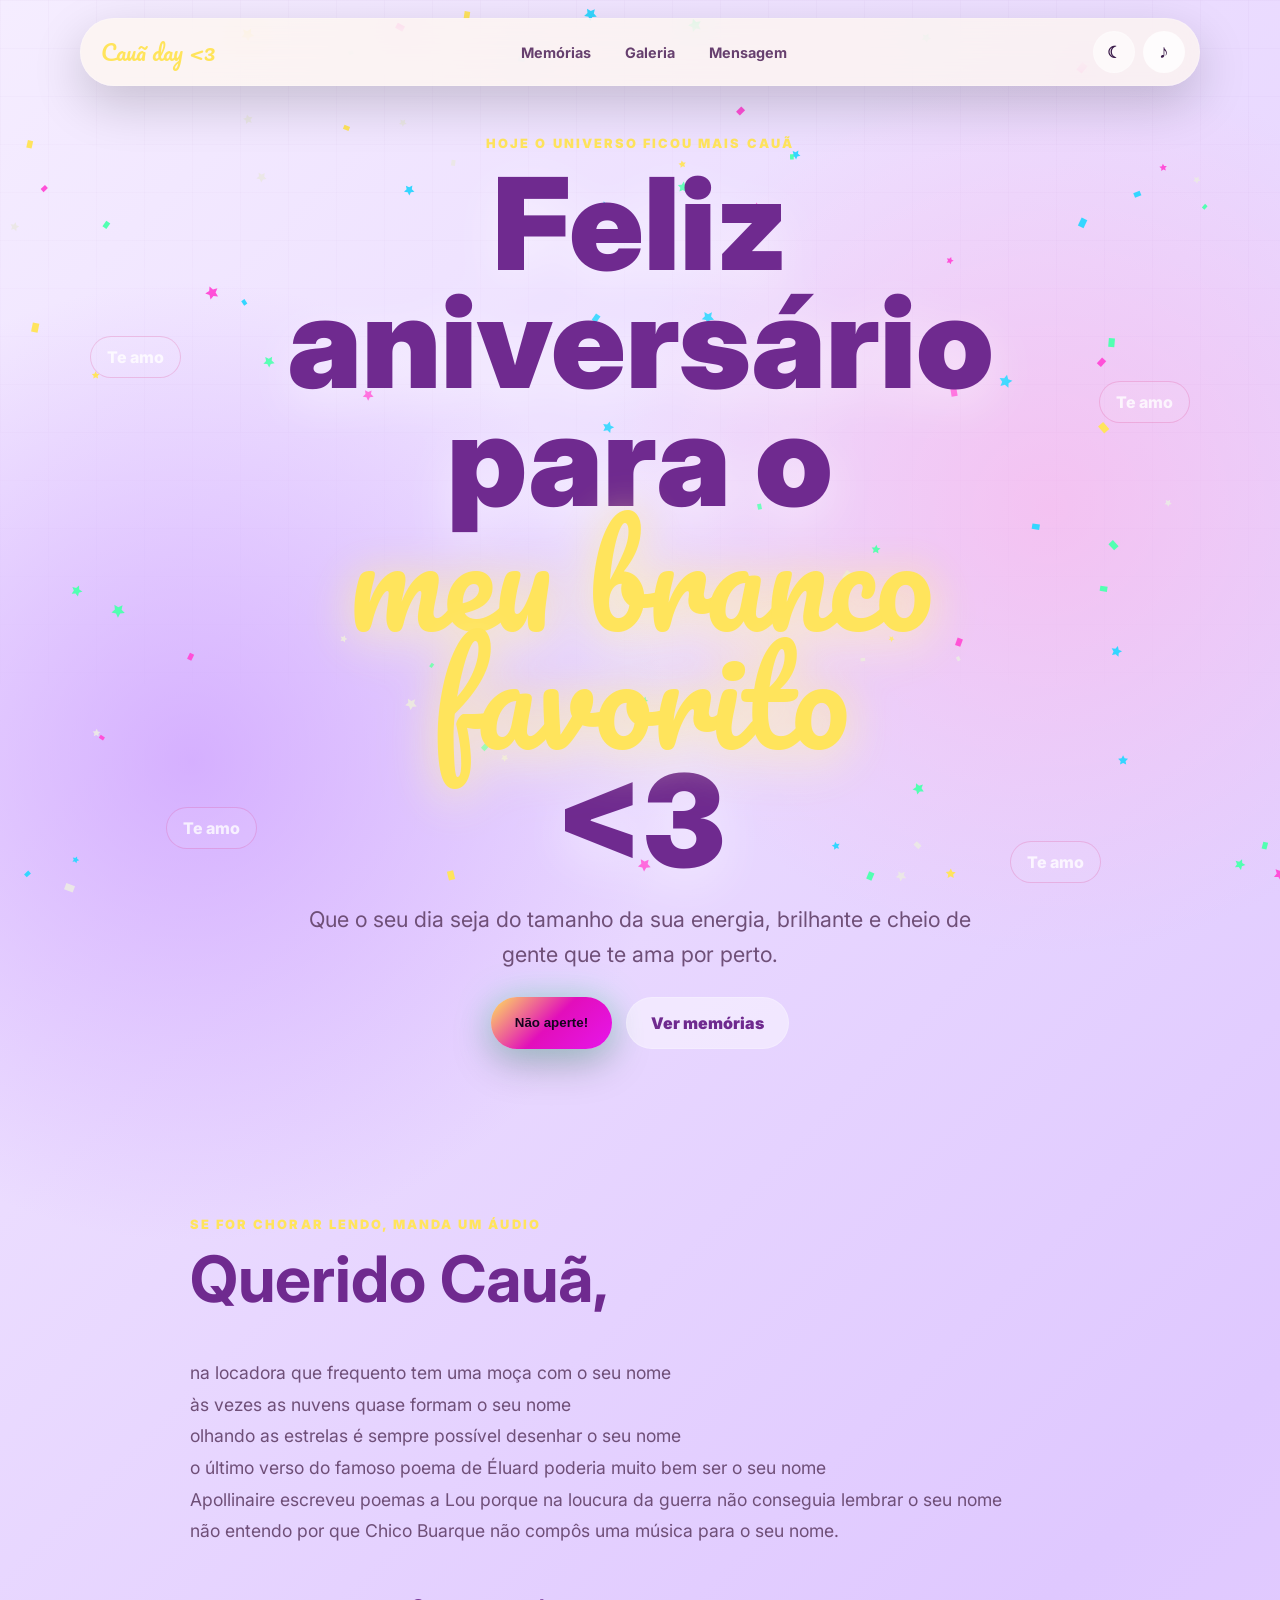
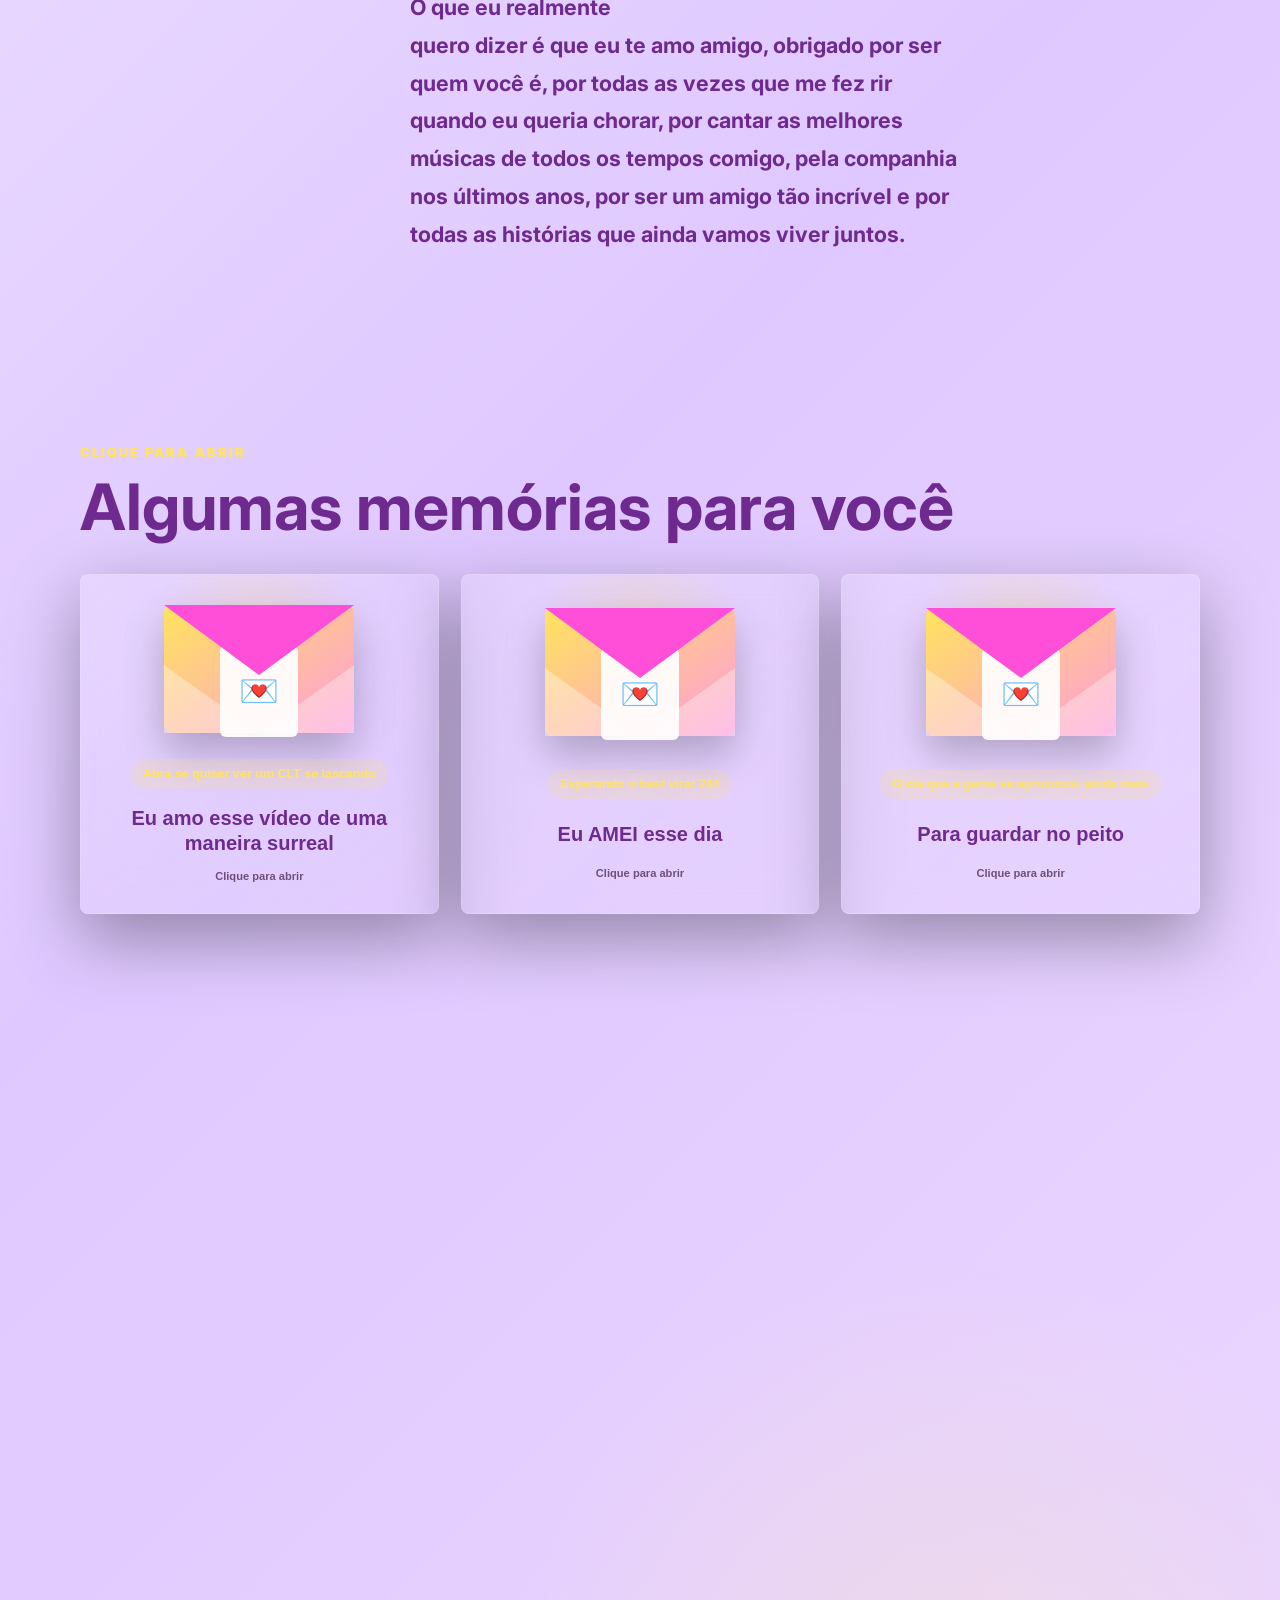
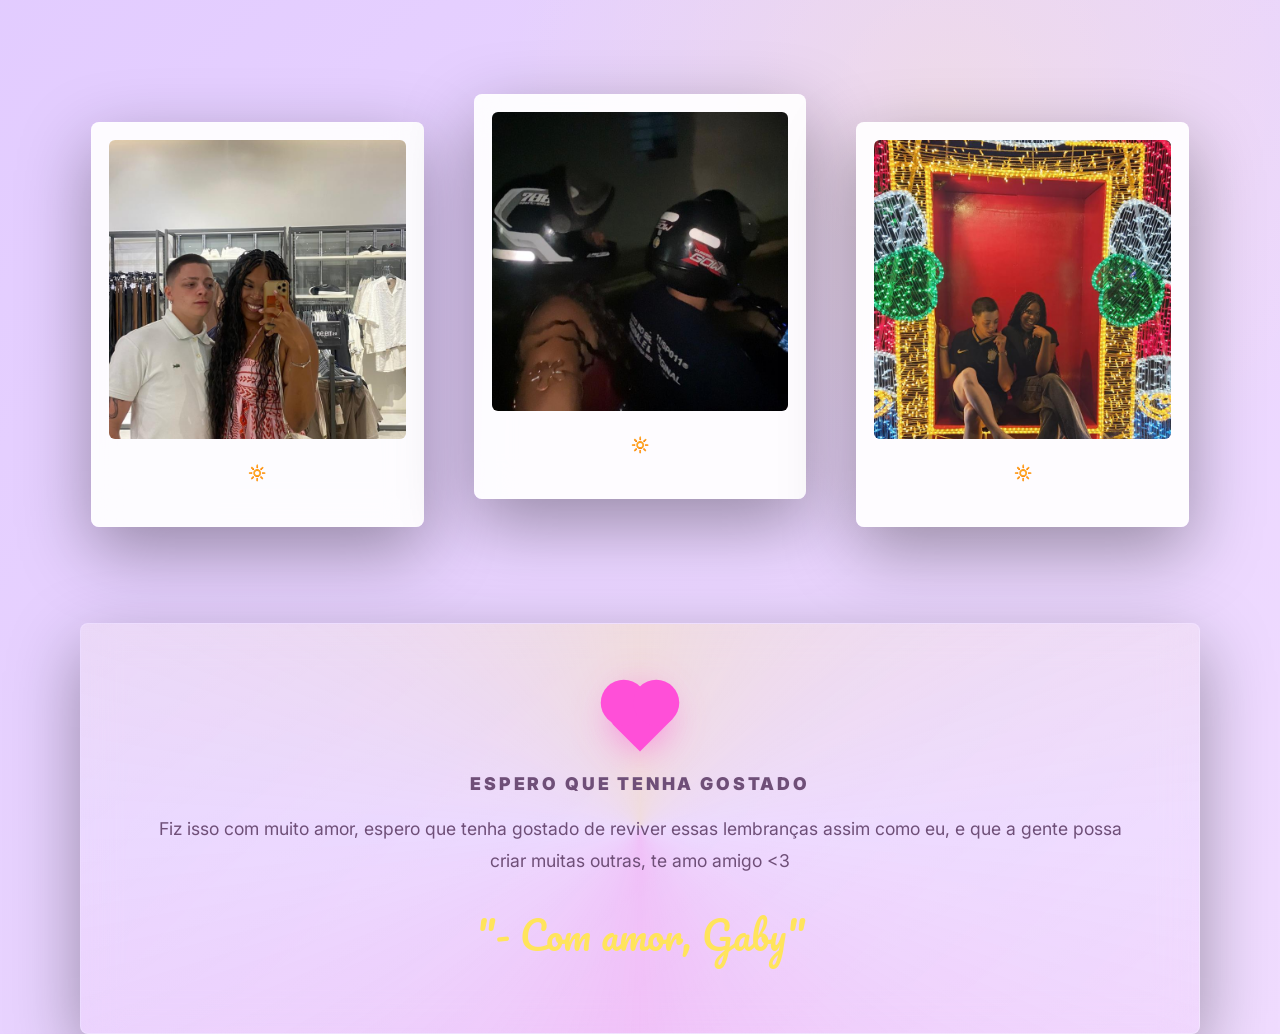
==== niver.caua/index.html @ 1d538ed9 "Add files via upload" ====
<!DOCTYPE html>
<html lang="pt-BR">
<head>
  <meta charset="UTF-8">
  <meta name="viewport" content="width=device-width, initial-scale=1.0">
  <title>Aniversário do + +</title>
  <link rel="preconnect" href="https://fonts.googleapis.com">
  <link rel="preconnect" href="https://fonts.gstatic.com" crossorigin>
  <link href="https://fonts.googleapis.com/css2?family=Inter:wght@400;500;700;800;900&family=Pacifico&display=swap" rel="stylesheet">
  <link rel="stylesheet" href="style.css">
</head>
<body>
  <canvas id="partyCanvas" aria-hidden="true"></canvas>

  <header class="hero" id="topo">
    <nav class="topbar" aria-label="Navegação principal">
      <a class="brand" href="#topo">Cauã day &lt;3</a>
      <div class="nav-links">
        <a href="#linha-do-tempo">Memórias</a>
        <a href="#galeria">Galeria</a>
        <a href="#mensagem">Mensagem</a>
      </div>
      <div class="nav-actions">
        <button class="theme-button" id="themeToggle" type="button" aria-label="Ativar tema escuro">
          ☾
        </button>
        <button class="icon-button" id="musicToggle" type="button" aria-label="Tocar ou pausar música">
          <span class="music-icon">♪</span>
        </button>
      </div>
    </nav>

    <div class="hero-content reveal">
      <p class="eyebrow">Hoje o universo ficou mais Cauã</p>
      <h1>Feliz aniversário para o <span>meu branco favorito</span> &lt;3</h1>
      <p class="hero-message">
        Que o seu dia seja do tamanho da sua energia, brilhante e cheio de gente que te ama por perto.
      </p>
      <div class="hero-actions">
        <button class="glow-button" id="surpriseButton" type="button">Não aperte!</button>
        <a class="ghost-button" href="#galeria">Ver memórias</a>
      </div>
    </div>

    <div class="floating-badges" aria-hidden="true">
      <span>Te amo</span>
      <span>Te amo</span>
      <span>Te amo</span>
      <span>Te amo</span>
    </div>
  </header>

  <main>
    <section class="intro-section reveal">
      <div class="section-heading">
        <p class="eyebrow">Se for chorar lendo, manda um áudio</p>
        <h2>Querido Cauã,</h2>
      </div>
      <div class="poem-copy">
        <p class="poem-lines">
          na locadora que frequento tem uma moça com o seu nome<br>
          às vezes as nuvens quase formam o seu nome<br>
          olhando as estrelas é sempre possível desenhar o seu nome<br>
          o último verso do famoso poema de Éluard poderia muito bem ser o seu nome<br>
          Apollinaire escreveu poemas a Lou porque na loucura da guerra não conseguia lembrar o seu nome<br>
          não entendo por que Chico Buarque não compôs uma música para o seu nome.
        </p>

        <aside class="mensagem-box">
          <p>
            O que eu realmente<br>
            quero dizer é que eu te amo amigo, obrigado por ser quem você é, por todas as vezes que me fez rir quando eu queria chorar, por cantar as melhores músicas de todos os tempos comigo, pela companhia nos últimos anos, por ser um amigo tão incrível e por todas as histórias que ainda vamos viver juntos.
          </p>
        </aside>
      </div>
    </section>

    <section class="timeline-section" id="linha-do-tempo">
      <div class="section-heading reveal">
        <p class="eyebrow">Clique para abrir</p>
        <h2>Algumas memórias para você</h2>
      </div>

      <div class="letter-grid" id="letterGrid" aria-live="polite"></div>
    </section>

    <section class="gallery-section" id="galeria">
      <div class="section-heading reveal">
        <p class="eyebrow">Galeria interativa</p>
        <h2>Mural de memórias</h2>
      </div>

      <div class="polaroid-grid" id="galleryGrid" aria-live="polite"></div>
    </section>

    <section class="final-message reveal" id="mensagem">
      <div class="heart" aria-hidden="true"></div>
      <p class="eyebrow">Espero que tenha gostado</p>
      <p>
        Fiz isso com muito amor, espero que tenha gostado de reviver essas lembranças assim como eu, e que a gente possa criar muitas outras, te amo amigo &lt;3
      </p>
      <blockquote>
        "- Com amor, Gaby"
      </blockquote>
    </section>
  </main>

  <div class="lightbox" id="lightbox" role="dialog" aria-modal="true" aria-label="Foto em destaque">
    <button class="close-lightbox" id="closeLightbox" type="button" aria-label="Fechar foto">×</button>
    <img id="lightboxImage" src="" alt="">
    <p id="lightboxCaption"></p>
  </div>

  <div class="letter-modal" id="letterModal" role="dialog" aria-modal="true" aria-label="Carta em destaque">
    <button class="close-letter" id="closeLetter" type="button" aria-label="Fechar carta">×</button>
    <article class="letter-paper">
      <p class="eyebrow" id="letterKicker"></p>
      <h3 id="letterTitle"></h3>
      <p id="letterMessage"></p>
      <video id="letterVideo" controls playsinline></video>
    </article>
  </div>

  <button class="back-to-top" id="backToTop" type="button" aria-label="Voltar ao topo">↑</button>

  <audio id="birthdaySong" src="musica/musica.mp3" preload="auto"></audio>

  <script src="script.js"></script>
</body>
</html>
---- niver.caua/style.css ----
﻿:root {
  --bg: #efe3ff;
  --surface: rgba(255, 255, 255, 0.55);
  --surface-strong: rgba(255, 255, 255, 0.78);
  --text: #6f2a8f;
  --muted: #6f4f78;
  --pink: #ff4fd8;
  --purple: #8a5cff;
  --blue: #e716eb;
  --yellow: #ffe45c;
  --green: #e20ebb;
  --shadow: 0 24px 70px rgba(0, 0, 0, 0.35);
}

body.dark-theme {
  --bg: #09091f;
  --surface: rgba(255, 255, 255, 0.1);
  --surface-strong: rgba(255, 255, 255, 0.18);
  --text: #fff8ff;
  --muted: #d9d4ff;
  background:
    radial-gradient(circle at 15% 20%, rgba(255, 79, 216, 0.28), transparent 32rem),
    radial-gradient(circle at 85% 10%, rgba(51, 214, 255, 0.22), transparent 28rem),
    radial-gradient(circle at 70% 78%, rgba(255, 228, 92, 0.18), transparent 26rem),
    linear-gradient(135deg, #09091f 0%, #161044 48%, #2a0f3f 100%);
}

* {
  box-sizing: border-box;
}

html {
  scroll-behavior: smooth;
}

body {
  min-height: 100vh;
  margin: 0;
  overflow-x: hidden;
  color: var(--text);
  font-family: "Inter", system-ui, -apple-system, BlinkMacSystemFont, "Segoe UI", sans-serif;
  background:
    radial-gradient(circle at 15% 18%, rgba(196, 141, 255, 0.58), transparent 30rem),
    radial-gradient(circle at 82% 12%, rgba(255, 175, 229, 0.52), transparent 28rem),
    radial-gradient(circle at 74% 78%, rgba(255, 239, 171, 0.26), transparent 28rem),
    linear-gradient(135deg, #f5edff 0%, #dfc8ff 48%, #f0dcff 100%);
}

body::before {
  position: fixed;
  inset: 0;
  z-index: -2;
  content: "";
  opacity: 0.3;
  background-image:
    linear-gradient(rgba(123, 63, 143, 0.08) 1px, transparent 1px),
    linear-gradient(90deg, rgba(123, 63, 143, 0.08) 1px, transparent 1px);
  background-size: 48px 48px;
  mask-image: linear-gradient(to bottom, #000, transparent 92%);
}

a {
  color: inherit;
  text-decoration: none;
}

img {
  display: block;
  max-width: 100%;
}

#partyCanvas {
  position: fixed;
  inset: 0;
  z-index: -1;
  width: 100%;
  height: 100%;
  pointer-events: none;
}

.cursor-dot,
.cursor-ring {
  display: none;
}

.topbar {
  
  position: fixed;
  top: 18px;
  left: 50%;
  z-index: 20;
  display: flex;
  width: min(1120px, calc(100% - 32px));
  align-items: center;
  justify-content: space-between;
  padding: 12px 14px 12px 20px;
  border: 1px solid rgba(255, 255, 255, 0.16);
  border-radius: 999px;
  background: rgba(255, 248, 238, 0.7);
  box-shadow: 0 18px 50px rgba(0, 0, 0, 0.18);
  backdrop-filter: blur(18px);
  transform: translateX(-50%);
}

.brand {
  font-family: "Pacifico", cursive;
  font-size: 1.35rem;
  color: var(--yellow);
}

.nav-links {
  display: flex;
  gap: 6px;
}

.nav-actions {
  display: flex;
  align-items: center;
  gap: 8px;
}

.nav-links a {
  padding: 10px 14px;
  border-radius: 999px;
  color: #67406f;
  font-size: 0.9rem;
  font-weight: 700;
  transition: color 180ms ease, background 180ms ease, transform 180ms ease;
}

.nav-links a:hover {
  color: var(--text);
  background: rgba(255, 255, 255, 0.12);
  transform: translateY(-2px);
}

.theme-button {
  display: grid;
  width: 42px;
  min-height: 42px;
  place-items: center;
  padding: 0;
  border: 1px solid rgba(255, 255, 255, 0.18);
  border-radius: 999px;
  color: #3b1b4a;
  background: rgba(255, 255, 255, 0.62);
  font-size: 1rem;
  font-weight: 900;
  transition: transform 180ms ease, box-shadow 180ms ease, background 180ms ease, color 180ms ease;
}

.theme-button:hover {
  background: linear-gradient(135deg, var(--pink), var(--blue));
  box-shadow: 0 0 28px rgba(255, 79, 216, 0.45);
  color: var(--text);
  transform: translateY(-2px);
}

body.dark-theme .topbar {
  background: rgba(9, 9, 31, 0.62);
}

body.dark-theme .nav-links a {
  color: var(--muted);
}

body.dark-theme .theme-button {
  color: #16051f;
  background: linear-gradient(135deg, var(--yellow), var(--green), var(--blue));
  box-shadow: 0 0 28px rgba(81, 255, 178, 0.28);
}

body.dark-theme .icon-button,
body.dark-theme .back-to-top,
body.dark-theme .close-lightbox {
  color: var(--text);
}

.icon-button,
.back-to-top,
.close-lightbox {
  border: 0;
  color: #3b1b4a;
  background: var(--surface-strong);
}

.icon-button {
  display: grid;
  width: 42px;
  height: 42px;
  place-items: center;
  border-radius: 999px;
  font-size: 1.2rem;
  transition: transform 180ms ease, box-shadow 180ms ease, background 180ms ease;
}

.icon-button:hover,
.icon-button.is-playing {
  background: linear-gradient(135deg, var(--pink), var(--blue));
  box-shadow: 0 0 28px rgba(255, 79, 216, 0.45);
  transform: translateY(-2px) rotate(6deg);
}

.hero {
  
  position: relative;
  display: grid;
  min-height: 100vh;
  place-items: center;
  padding: 136px 22px 72px;
  text-align: center;
}

.hero-content {
  width: min(980px, 100%);
}

.eyebrow {
  margin: 0 0 14px;
  color: var(--yellow);
  font-size: 0.8rem;
  font-weight: 900;
  letter-spacing: 0.16em;
  text-transform: uppercase;
}

h1,
h2,
h3,
p {
  margin-top: 0;
}

h1 {

  margin-bottom: 22px;
  font-size: clamp(3.2rem, 11vw, 8rem);
  font-weight: 900;
  line-height: 0.92;
  text-wrap: balance;
  text-shadow: 0 14px 48px rgba(255, 255, 255, 0.5);
}

h1 span {
  display: inline-block;
  font-family: "Pacifico", cursive;
  font-weight: 400;
  color: var(--yellow);
  filter: drop-shadow(0 0 18px rgba(255, 228, 92, 0.45));
  animation: floatName 3.6s ease-in-out infinite;
}

.hero-message {
  width: min(720px, 100%);
  margin: 0 auto 24px;
  color: var(--muted);
  font-size: clamp(1.05rem, 2.4vw, 1.35rem);
  line-height: 1.65;
}

.hero-actions {
  display: flex;
  flex-wrap: wrap;
  justify-content: center;
  gap: 14px;
}

.glow-button,
.ghost-button {
  min-height: 52px;
  padding: 0 24px;
  border-radius: 999px;
  font-weight: 900;
  transition: transform 180ms ease, box-shadow 180ms ease, background 180ms ease;
}

.glow-button {
  
  border: 0;
  color: #16051f;
  background: linear-gradient(135deg, var(--yellow), var(--green), var(--blue));
  box-shadow: 0 0 34px rgba(81, 255, 178, 0.35), 0 14px 40px rgba(0, 0, 0, 0.25);
}

.glow-button:hover {
  box-shadow: 0 0 44px rgba(255, 228, 92, 0.7), 0 18px 46px rgba(0, 0, 0, 0.36);
  transform: translateY(-4px) scale(1.03);
}

.ghost-button {
  display: inline-flex;
  align-items: center;
  border: 1px solid rgba(255, 255, 255, 0.2);
  background: rgba(255, 255, 255, 0.45);
  color: var(--text);
}

.ghost-button:hover {
  background: rgba(255, 255, 255, 0.17);
  transform: translateY(-4px);
}

.floating-badges {
  position: absolute;
  inset: 0;
  overflow: hidden;
  pointer-events: none;
  z-index: 1;
}

.floating-badges span {
  position: absolute;
  padding: 10px 16px;
  border: 1px solid rgba(214, 26, 111, 0.18);
  border-radius: 999px;
  background: rgba(255, 255, 255, 0.08);
  color: rgba(255, 255, 255, 0.78);
  font-weight: 800;
  animation: drift 8s ease-in-out infinite;
}

.floating-badges span:nth-child(1) { top: 30%; left: 7%; }
.floating-badges span:nth-child(2) { top: 72%; left: 13%; animation-delay: -2s; }
.floating-badges span:nth-child(3) { top: 34%; right: 7%; animation-delay: -3s; }
.floating-badges span:nth-child(4) { top: 75%; right: 14%; animation-delay: -5s; }

main {
  position: relative;
  z-index: 2;
}

section {
  width: min(1120px, calc(100% - 36px));
  margin: 0 auto;
  padding: 96px 0;
}

.intro-section {
  display: grid;
  grid-template-columns: 1fr;
  gap: 28px;
  align-items: start;
  width: min(900px, calc(100% - 36px));
}

.section-heading h2,
.final-message h2 {
  margin-bottom: 18px;
  font-size: clamp(2.1rem, 5vw, 4rem);
  line-height: 1.02;
  text-wrap: balance;
}

.poem-copy,
.final-message > p {
  color: var(--muted);
  font-size: 1.1rem;
  line-height: 1.8;
}

.poem-lines {
  margin-bottom: 42px;
}

.mensagem-box {
  width: min(560px, 100%);
  margin-left: clamp(32px, 18vw, 220px);
}

.mensagem-box p {
  margin: 0;
  color: var(--text);
  font-size: clamp(1.12rem, 2.2vw, 1.35rem);
  font-weight: 700;
  line-height: 1.75;
}

.timeline {
  position: relative;
  display: grid;
  grid-template-columns: repeat(4, 1fr);
  gap: 18px;
  margin-top: 34px;
}

.memory-card,
.polaroid,
.final-message {
  border: 1px solid rgba(255, 255, 255, 0.16);
  background: linear-gradient(145deg, rgba(255, 255, 255, 0.16), rgba(255, 255, 255, 0.06));
  box-shadow: var(--shadow);
  backdrop-filter: blur(18px);
}

.memory-card {

  min-height: 250px;
  padding: 24px;
  border-radius: 8px;
  transform-style: preserve-3d;
  transition: transform 220ms ease, border-color 220ms ease, background 220ms ease;
}

.memory-card:hover {
  border-color: rgba(255, 228, 92, 0.7);
  background: linear-gradient(145deg, rgba(255, 79, 216, 0.2), rgba(51, 214, 255, 0.1));
  transform: translateY(-10px);
}

.date {
  display: inline-flex;
  margin-bottom: 26px;
  padding: 8px 12px;
  border-radius: 999px;
  background: rgba(255, 228, 92, 0.16);
  color: var(--yellow);
  font-size: 0.78rem;
  font-weight: 900;
}

.memory-card h3 {
  font-size: 1.35rem;
  line-height: 1.2;
}

.memory-card p {
  color: var(--muted);
  line-height: 1.65;
}

.letter-grid {
  display: grid;
  grid-template-columns: repeat(3, 1fr);
  gap: 22px;
  margin-top: 34px;
}

.envelope-card {
  position: relative;
  display: grid;
  min-height: 340px;
  place-items: center;
  padding: 28px;
  border: 1px solid rgba(255, 255, 255, 0.16);
  border-radius: 8px;
  overflow: hidden;
  color: var(--text);
  text-align: center;
  background:
    radial-gradient(circle at 50% 15%, rgba(255, 228, 92, 0.2), transparent 30%),
    linear-gradient(145deg, rgba(255, 255, 255, 0.16), rgba(255, 255, 255, 0.06));
  box-shadow: var(--shadow);
  backdrop-filter: blur(18px);
  transition: transform 220ms ease, border-color 220ms ease, box-shadow 220ms ease;
}

.envelope-card::before {
  position: absolute;
  inset: 0;
  content: "";
  opacity: 0;
  background: linear-gradient(135deg, rgba(255, 79, 216, 0.22), rgba(51, 214, 255, 0.18));
  transition: opacity 220ms ease;
}

.envelope-card > * {
  position: relative;
}

.envelope-card:hover {
  border-color: rgba(255, 228, 92, 0.75);
  box-shadow: 0 30px 70px rgba(0, 0, 0, 0.4), 0 0 44px rgba(255, 79, 216, 0.28);
  transform: translateY(-12px);
}

.envelope-card:hover::before {
  opacity: 1;
}

.envelope {
  position: relative;
  display: block;
  width: min(190px, 70vw);
  height: 128px;
  margin-bottom: 22px;
  border-radius: 8px;
  background: linear-gradient(145deg, #ffe45c, #ff9bdc);
  box-shadow: 0 18px 42px rgba(0, 0, 0, 0.24);
  transform: translateY(0);
  animation: envelopeFloat 2.8s ease-in-out infinite;
}

.envelope::before,
.envelope::after {
  position: absolute;
  bottom: 0;
  width: 0;
  height: 0;
  content: "";
  border-bottom: 68px solid rgba(255, 255, 255, 0.34);
}

.envelope::before {
  left: 0;
  border-right: 95px solid transparent;
}

.envelope::after {
  right: 0;
  border-left: 95px solid transparent;
}

.envelope-flap {
  position: absolute;
  top: 0;
  left: 0;
  z-index: 2;
  width: 0;
  height: 0;
  border-top: 70px solid #ff4fd8;
  border-right: 95px solid transparent;
  border-left: 95px solid transparent;
  transform-origin: top center;
  transition: transform 260ms ease;
}

.envelope-paper {
  position: absolute;
  left: 50%;
  top: 18px;
  z-index: 1;
  display: grid;
  width: 78px;
  height: 92px;
  place-items: center;
  border-radius: 6px;
  background: rgba(255, 255, 255, 0.92);
  color: #351845;
  font-size: 2rem;
  transform: translateX(-50%) translateY(22px);
  transition: transform 260ms ease;
}

.envelope-card:hover .envelope-flap {
  transform: rotateX(165deg);
}

.envelope-card:hover .envelope-paper {
  transform: translateX(-50%) translateY(-24px);
}

.letter-number {
  display: inline-flex;
  margin-bottom: 12px;
  padding: 8px 12px;
  border-radius: 999px;
  background: rgba(255, 228, 92, 0.16);
  color: var(--yellow);
  font-size: 0.78rem;
  font-weight: 900;
}

.envelope-card strong {
  display: block;
  max-width: 260px;
  font-size: 1.25rem;
  line-height: 1.25;
}

.envelope-card small {
  display: block;
  margin-top: 10px;
  color: var(--muted);
  font-weight: 800;
}

.polaroid-grid {
  display: grid;
  grid-template-columns: repeat(auto-fit, minmax(min(100%, 9cm), 1fr));
  gap: 28px;
  margin-top: 34px;
}

.polaroid {
  display: flex;
  width: 8.8cm;
  height: 10.7cm;
  max-width: 100%;
  flex-direction: column;
  align-items: center;
  justify-content: flex-start;
  justify-self: center;
  padding: 0.45cm 0.45cm 0.3cm;
  border-radius: 8px;
  color: #24142e;
  background: rgba(255, 255, 255, 0.92);
  transform: rotate(var(--rotation));
  transition: transform 220ms ease, box-shadow 220ms ease;
}

.polaroid:nth-child(2n) {
  margin-top: 28px;
}

.polaroid:hover {
  box-shadow: 0 30px 70px rgba(0, 0, 0, 0.4), 0 0 36px rgba(255, 79, 216, 0.35);
  transform: rotate(0deg) translateY(-12px) scale(1.035);
}

.photo-frame {
  
  position: relative;
  flex: 0 0 7.9cm;
  overflow: hidden;
  width: 7.9cm;
  height: 7.9cm;
  max-width: 100%;
  border-radius: 6px;
  background:
    linear-gradient(135deg, rgba(255, 79, 216, 0.35), rgba(51, 214, 255, 0.35)),
    #25184a;
}

.photo-frame img {
  width: 100%;
  height: 100%;
  object-fit: cover;
  transition: transform 300ms ease, filter 300ms ease;
}

.polaroid:hover img {
  filter: saturate(1.2);
  transform: scale(1.08);
}

.polaroid p {
  display: grid;
  width: 7.9cm;
  max-width: 100%;
  min-height: 1.35cm;
  margin: 0.24cm 0 0;
  place-items: center;
  color: #351845;
  font-size: 0.92rem;
  font-weight: 900;
  line-height: 1.35;
  text-align: center;
}

.final-message {

  position: relative;
  overflow: hidden;
  padding: clamp(34px, 7vw, 72px);
  border-radius: 8px;
  text-align: center;
}

.final-message::before {
  position: absolute;
  inset: -40%;
  content: "";
  background: conic-gradient(from 90deg, transparent, rgba(255, 79, 216, 0.18), transparent, rgba(255, 228, 92, 0.2), transparent);
  animation: spin 12s linear infinite;
}

.final-message > * {
  position: relative;
}

.heart {
  position: relative;
  width: 46px;
  height: 46px;
  margin: 0 auto 26px;
  background: var(--pink);
  box-shadow: 0 0 38px rgba(255, 79, 216, 0.7);
  border-radius: 8px 0 0 0;
  animation: pulse 1.4s ease-in-out infinite;
  rotate: -45deg;
}

.heart::before,
.heart::after {
  position: absolute;
  width: 46px;
  height: 46px;
  border-radius: 50%;
  background: var(--pink);
  content: "";
}

.heart::before {
  top: -23px;
  left: 0;
}

.heart::after {
  top: 0;
  left: 23px;
}

blockquote {
  width: min(760px, 100%);
  margin: 32px auto 0;
  color: var(--yellow);
  font-family: "Pacifico", cursive;
  font-size: clamp(1.5rem, 4vw, 2.35rem);
  line-height: 1.4;
}

.lightbox {

  position: fixed;
  inset: 0;
  z-index: 100;
  display: grid;
  place-items: center;
  padding: 28px;
  visibility: hidden;
  opacity: 0;
  background: rgba(4, 4, 16, 0.84);
  backdrop-filter: blur(18px);
  transition: opacity 220ms ease, visibility 220ms ease;
}

.letter-modal {
  position: fixed;
  inset: 0;
  z-index: 110;
  display: grid;
  place-items: center;
  padding: 28px;
  visibility: hidden;
  opacity: 0;
  background: rgba(4, 4, 16, 0.86);
  backdrop-filter: blur(18px);
  transition: opacity 220ms ease, visibility 220ms ease;
}

.letter-modal.is-open {
  visibility: visible;
  opacity: 1;
}

.letter-paper {
  width: min(860px, 94vw);
  max-height: 88vh;
  overflow: auto;
  padding: clamp(26px, 5vw, 48px);
  border: 1px solid rgba(255, 255, 255, 0.18);
  border-radius: 8px;
  background:
    linear-gradient(145deg, rgba(255, 255, 255, 0.96), rgba(255, 242, 255, 0.92));
  color: #24142e;
  box-shadow: var(--shadow);
  transform: translateY(22px) scale(0.96);
  transition: transform 220ms ease;
}

.letter-modal.is-open .letter-paper {
  transform: translateY(0) scale(1);
}

.letter-paper .eyebrow {
  color: #8a2cff;
}

.letter-paper h3 {
  margin-bottom: 16px;
  font-size: clamp(1.8rem, 4vw, 3rem);
  line-height: 1.05;
}

.letter-paper p:not(.eyebrow) {
  color: #44284e;
  font-size: 1.08rem;
  line-height: 1.75;
}

.letter-paper video {
  width: 100%;
  max-height: 460px;
  margin-top: 20px;
  border-radius: 8px;
  background: #09091f;
  box-shadow: 0 18px 44px rgba(36, 20, 46, 0.22);
}

.lightbox.is-open {
  visibility: visible;
  opacity: 1;
}

.lightbox img {
  max-width: min(920px, 92vw);
  max-height: 72vh;
  border: 10px solid rgba(255, 255, 255, 0.92);
  border-radius: 8px;
  box-shadow: var(--shadow);
  transform: scale(0.9);
  transition: transform 220ms ease;
}

.lightbox.is-open img {
  transform: scale(1);
}

.lightbox p {
  max-width: 760px;
  margin: 22px 0 0;
  text-align: center;
  color: var(--text);
  font-size: 1.2rem;
  font-weight: 800;
}

.close-lightbox,
.close-letter,
.back-to-top {
  position: fixed;
  display: grid;
  place-items: center;
  border-radius: 999px;
  transition: transform 180ms ease, background 180ms ease, opacity 180ms ease;
}

.close-lightbox {
  top: 24px;
  right: 24px;
  width: 48px;
  height: 48px;
  font-size: 2rem;
}

.close-letter {
  top: 24px;
  right: 24px;
  z-index: 111;
  width: 48px;
  height: 48px;
  border: 0;
  color: var(--text);
  background: var(--surface-strong);
  font-size: 2rem;
}

.back-to-top {
  right: 22px;
  bottom: 22px;
  z-index: 30;
  width: 48px;
  height: 48px;
  opacity: 0;
  transform: translateY(18px);
}

.back-to-top.is-visible {
  opacity: 1;
  transform: translateY(0);
}

.back-to-top:hover,
.close-lightbox:hover,
.close-letter:hover {
  background: linear-gradient(135deg, var(--pink), var(--purple));
  transform: translateY(-3px);
}

.reveal {
  opacity: 0;
  transform: translateY(34px);
  transition: opacity 700ms ease, transform 700ms ease;
}

.reveal.is-visible {
  opacity: 1;
  transform: translateY(0);
}

@keyframes floatName {
  0%, 100% { transform: translateY(0) rotate(-1deg); }
  50% { transform: translateY(-12px) rotate(1deg); }
}

@keyframes drift {
  0%, 100% { transform: translate3d(0, 0, 0) rotate(-4deg); }
  50% { transform: translate3d(18px, -24px, 0) rotate(5deg); }
}

@keyframes spin {
  to { transform: rotate(360deg); }
}

@keyframes pulse {
  0%, 100% { transform: scale(1); }
  50% { transform: scale(1.12); }
}

@keyframes envelopeFloat {
  0%, 100% { transform: translateY(0) rotate(-1deg); }
  50% { transform: translateY(-10px) rotate(1deg); }
}

@media (max-width: 860px) {

  body {
    cursor: auto;
  }

  a,
  button {
    cursor: pointer;
  }

  .cursor-dot,
  .cursor-ring {
    display: none;
  }

  .topbar {
    top: 10px;
    width: calc(100% - 20px);
  }

  .nav-links {
    display: none;
  }

  .theme-button {
    min-width: 42px;
  }

  .intro-section,
  .timeline,
  .letter-grid {
    grid-template-columns: 1fr;
  }

  .mensagem-box {
    margin-left: clamp(22px, 12vw, 90px);
  }

  .timeline {
    gap: 14px;
  }

  .floating-badges span {
    opacity: 0.55;
  }
}

@media (max-width: 580px) {

  .hero {
    padding-inline: 16px;
  }

  h1 {
    font-size: clamp(3rem, 18vw, 4.8rem);
  }

  .hero-actions {
    align-items: stretch;
    flex-direction: column;
  }

  .glow-button,
  .ghost-button {
    justify-content: center;
    width: 100%;
  }

  section {
    width: min(100% - 24px, 1120px);
    padding: 72px 0;
  }

  .polaroid {
    width: min(8.8cm, calc(100vw - 36px));
    height: auto;
    min-height: 10.2cm;
    transform: rotate(0deg);
  }

  .photo-frame {
    width: min(7.9cm, calc(100vw - 70px));
    height: min(7.9cm, calc(100vw - 70px));
    flex-basis: min(7.9cm, calc(100vw - 70px));
  }

  .polaroid p {
    width: min(7.9cm, calc(100vw - 70px));
  }

  .envelope-card {
    min-height: 300px;
  }

  .polaroid:nth-child(2n) {
    margin-top: 0;
  }
}
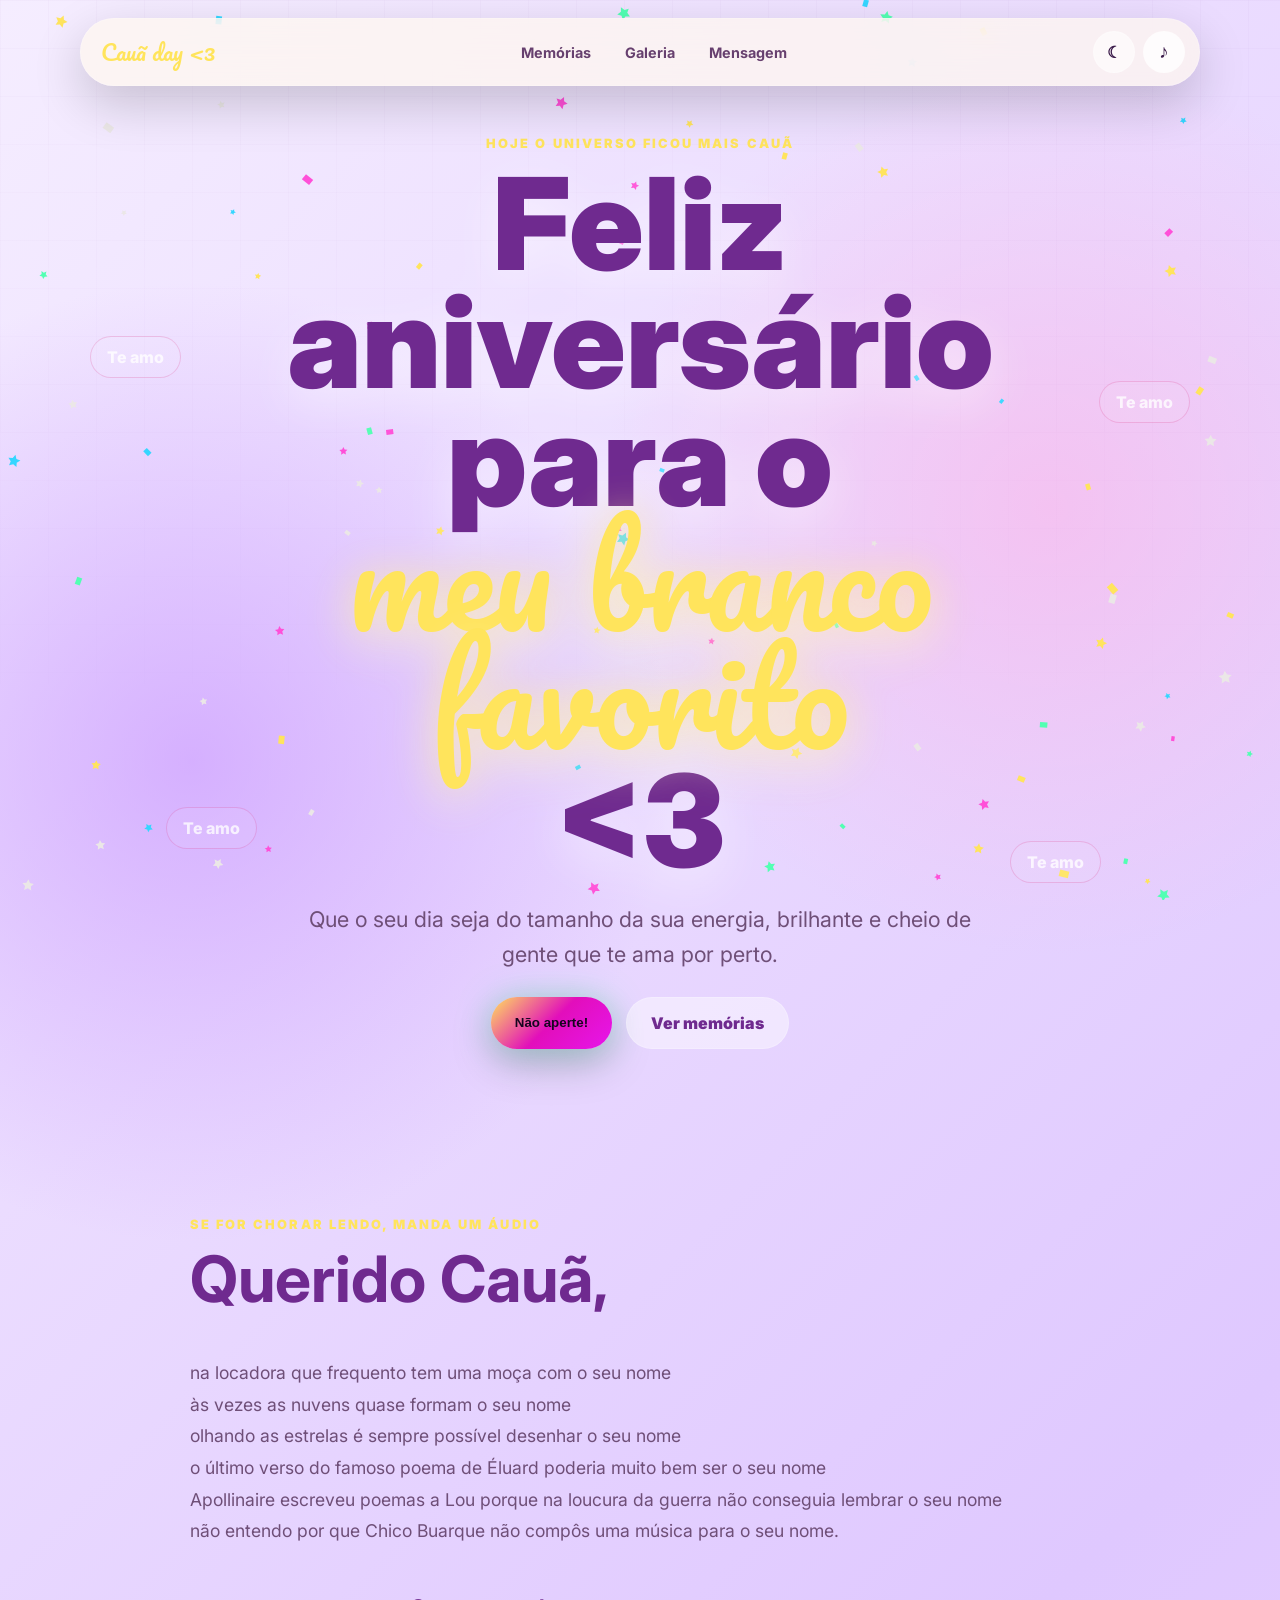
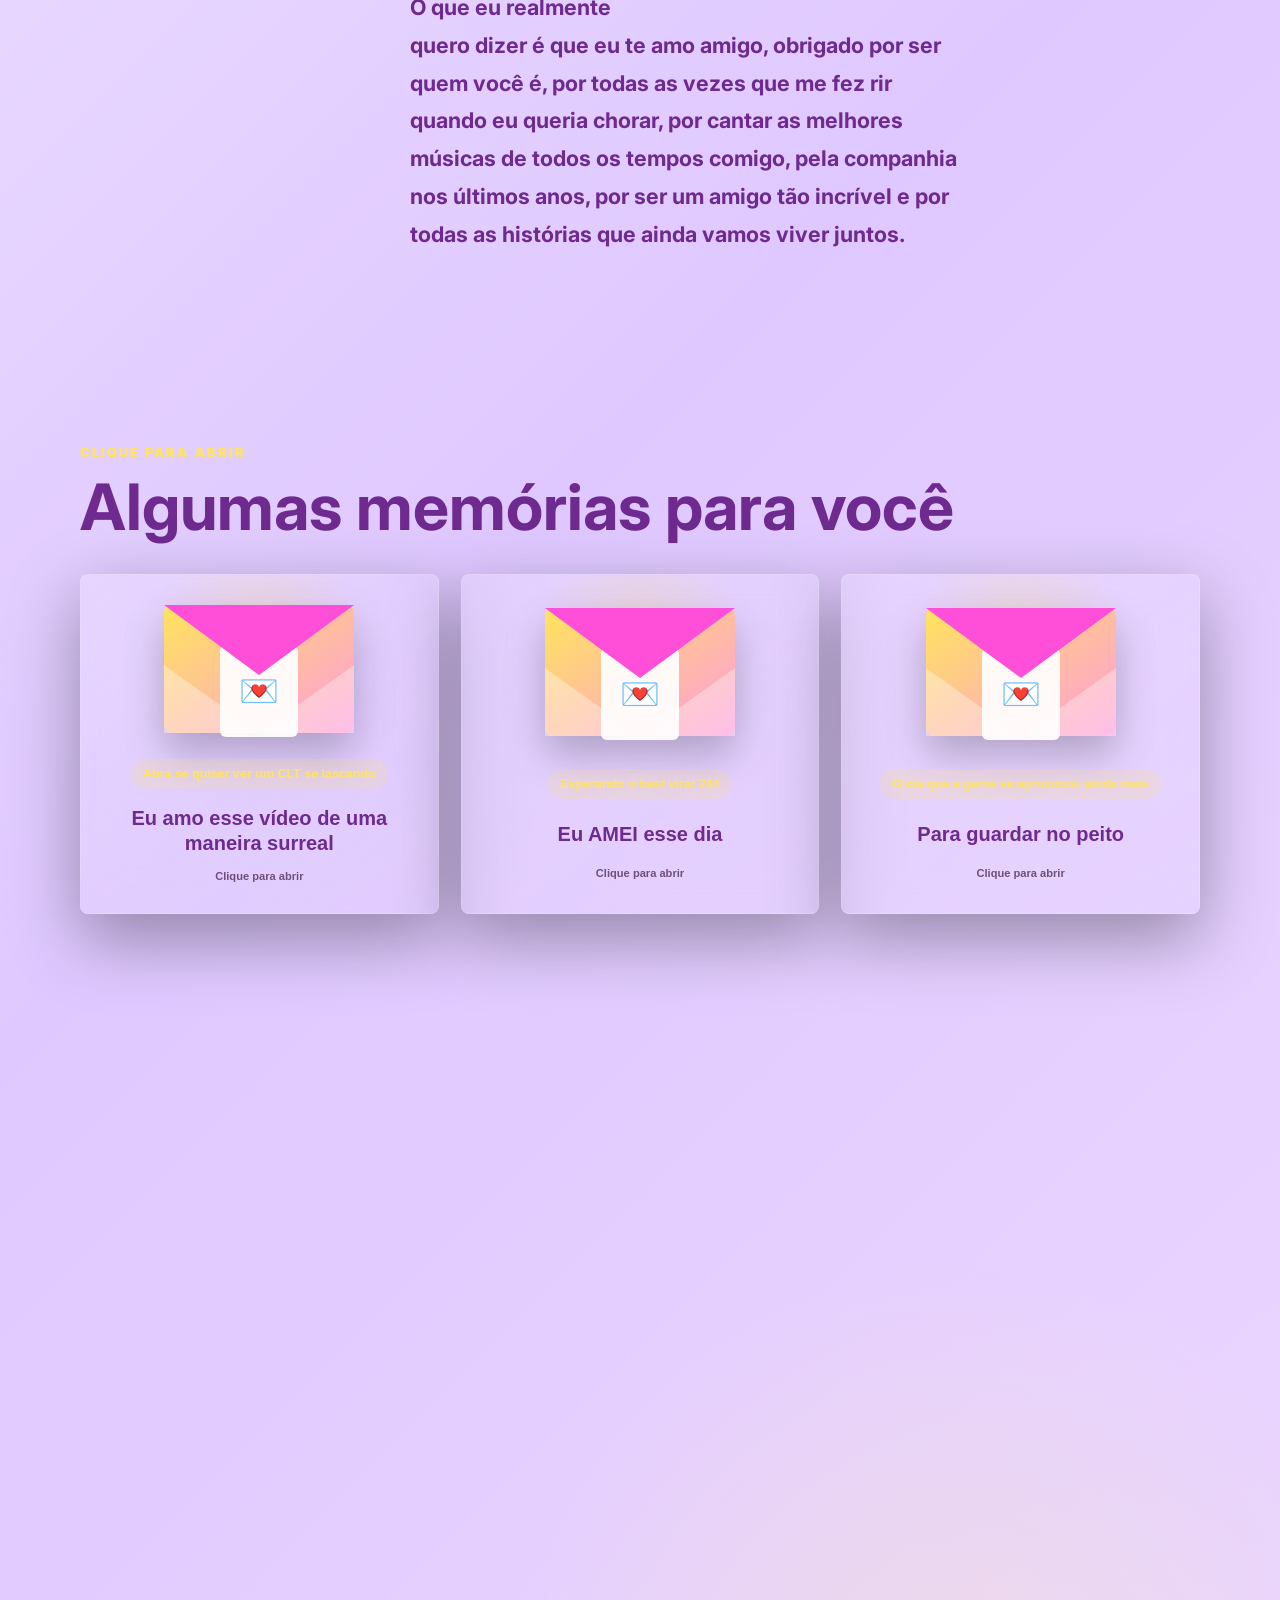
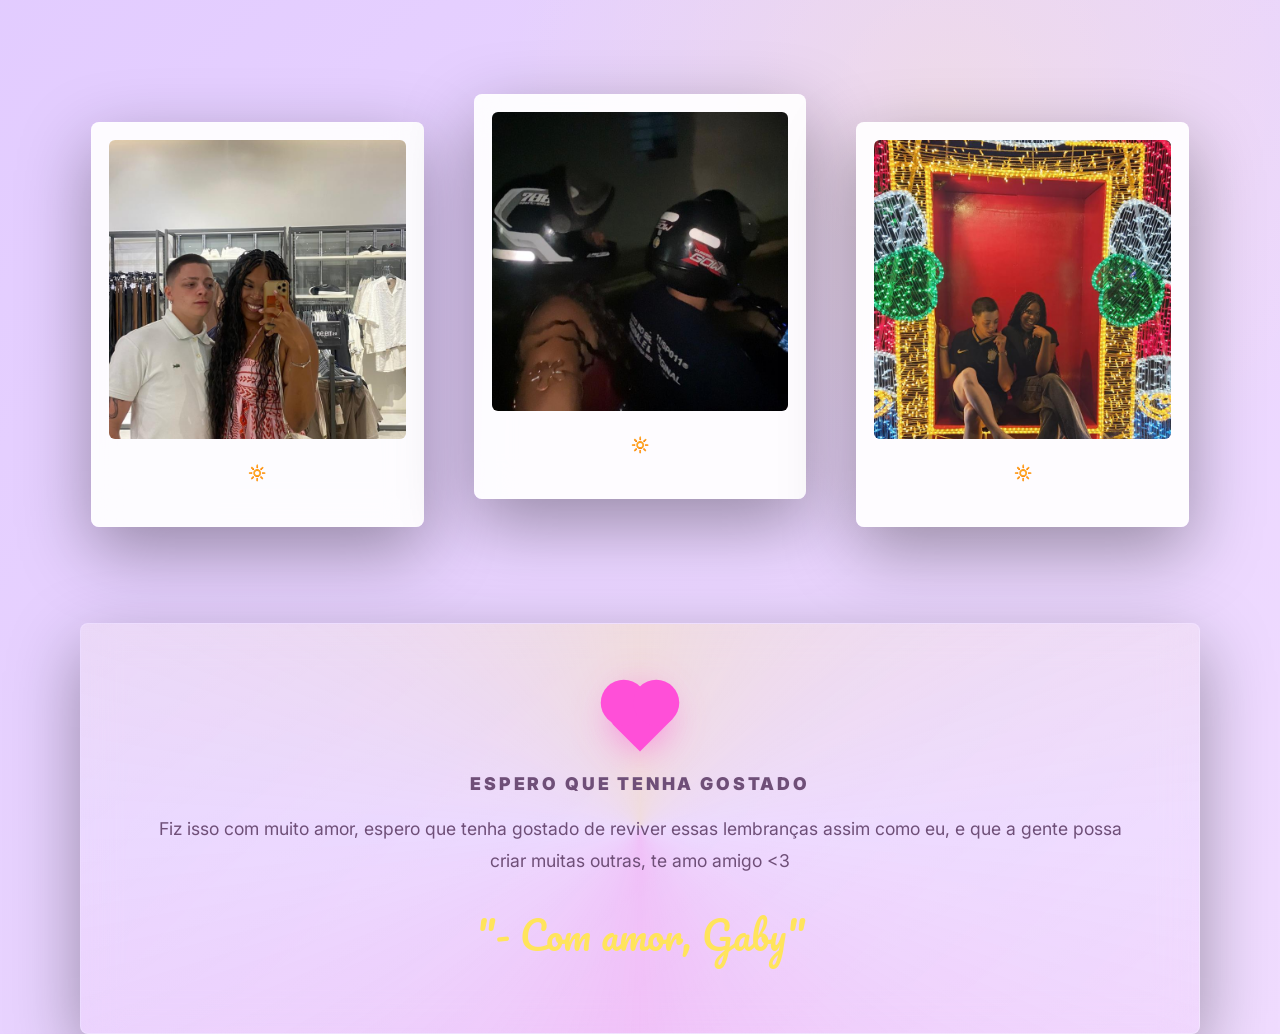
==== commit 2d3e5a9e: "site aniversario" ====
--- a/niver.caua/index.html
+++ b/niver.caua/index.html
@@ -1,4 +1,4 @@
-<!DOCTYPE html>
+﻿<!DOCTYPE html>
 <html lang="pt-BR">
 <head>
   <meta charset="UTF-8">
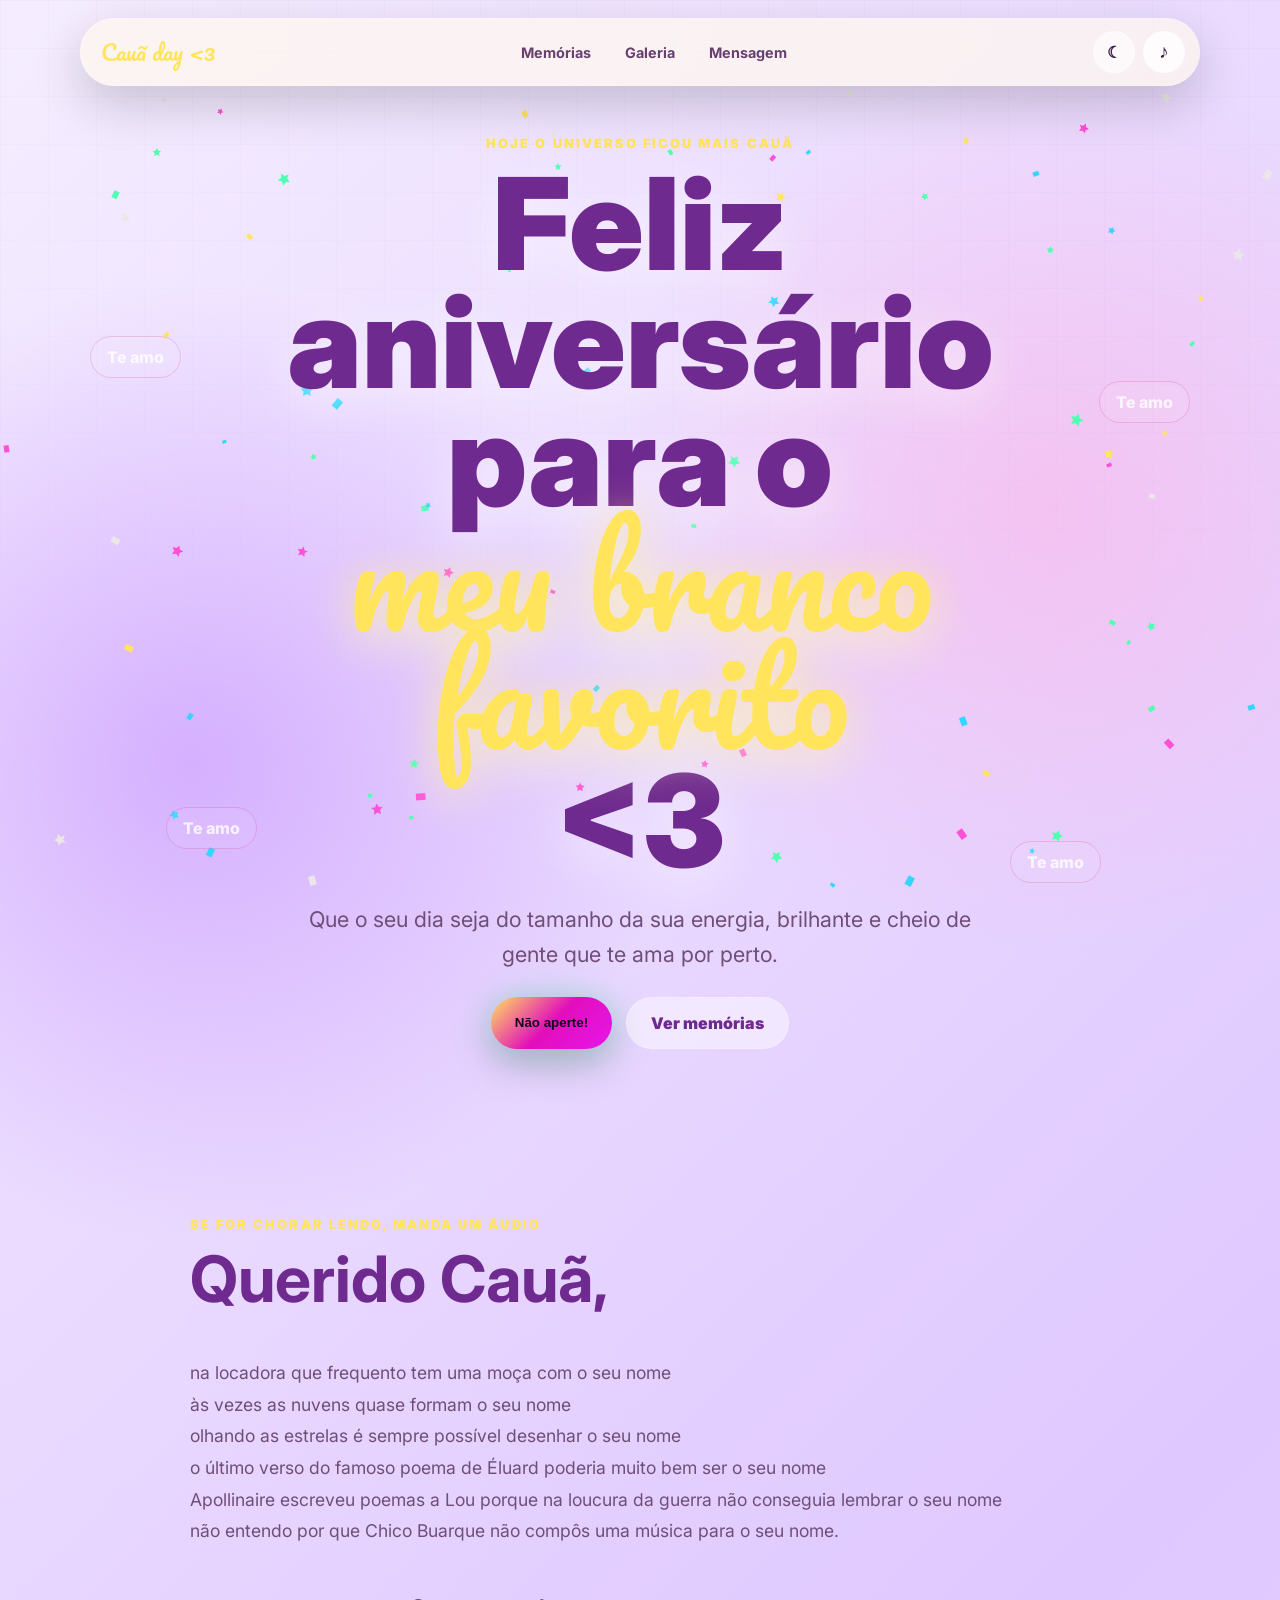
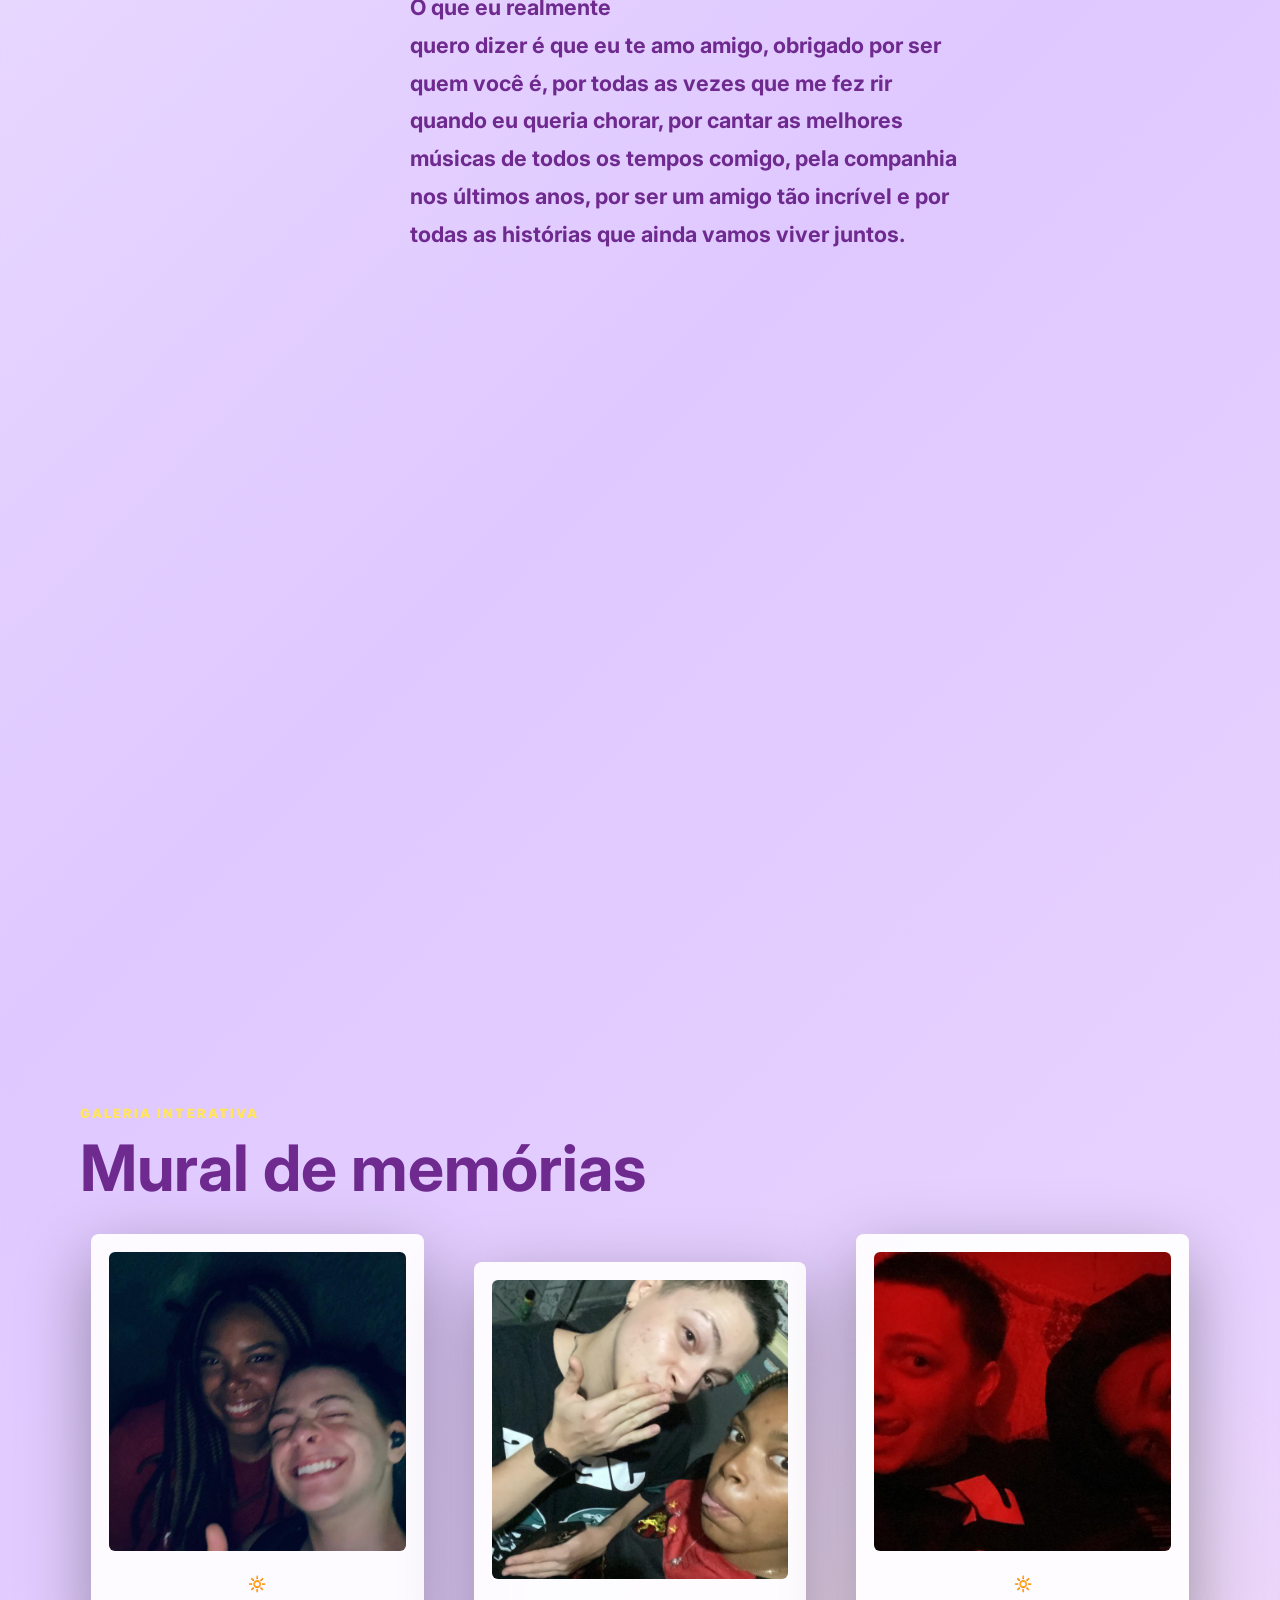
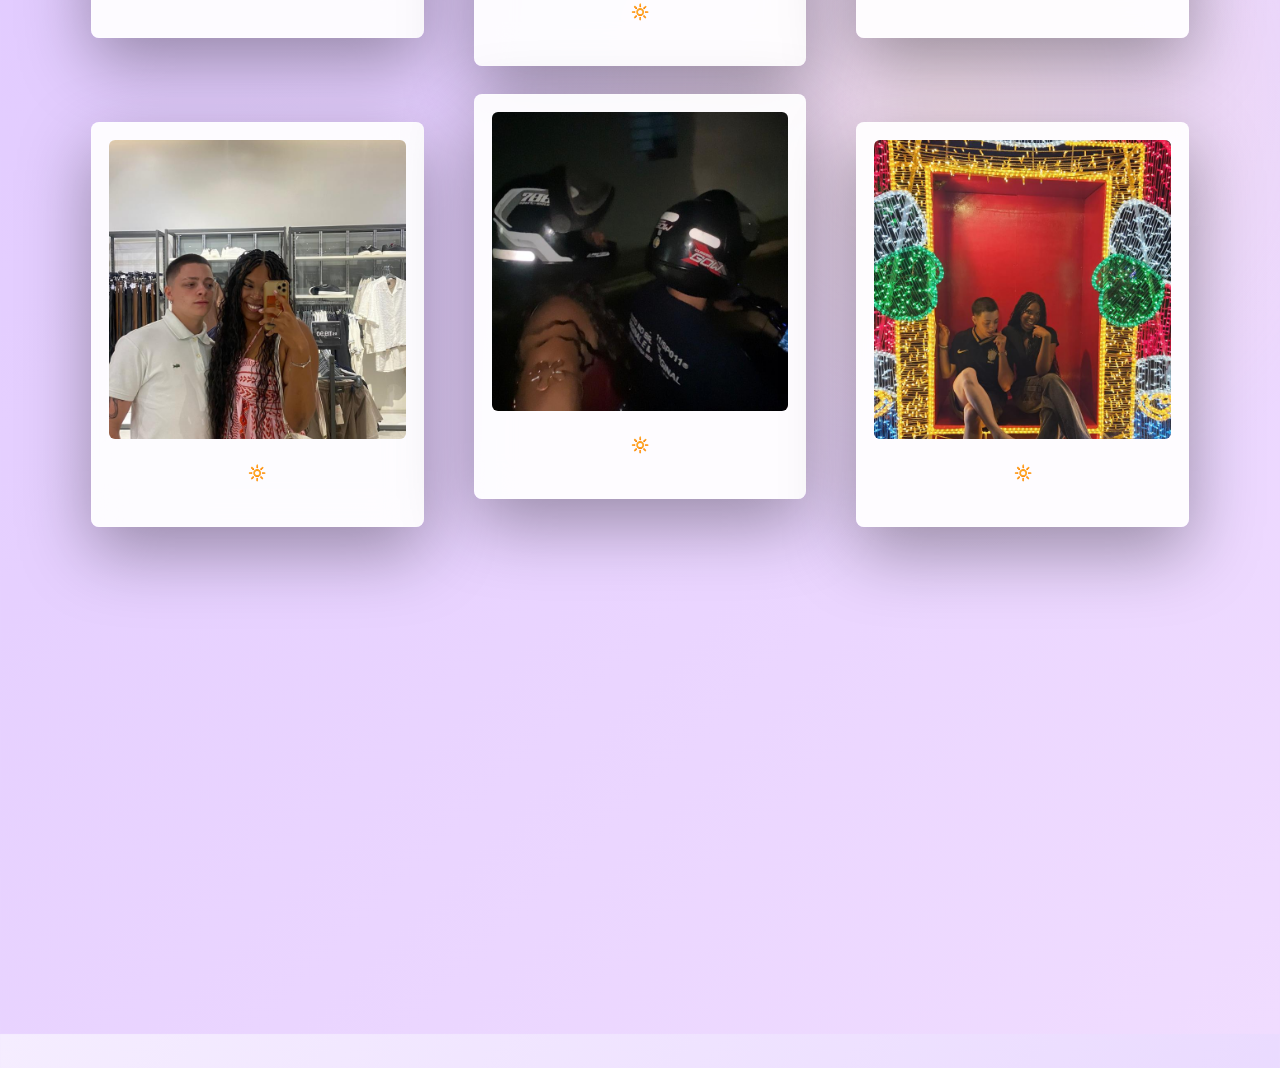
==== commit 2e876d54: "o que mudou" ====
--- a/niver.caua/index.html
+++ b/niver.caua/index.html
@@ -3,7 +3,7 @@
 <head>
   <meta charset="UTF-8">
   <meta name="viewport" content="width=device-width, initial-scale=1.0">
-  <title>Aniversário do + +</title>
+  <title>Birthday Caua</title>
   <link rel="preconnect" href="https://fonts.googleapis.com">
   <link rel="preconnect" href="https://fonts.gstatic.com" crossorigin>
   <link href="https://fonts.googleapis.com/css2?family=Inter:wght@400;500;700;800;900&family=Pacifico&display=swap" rel="stylesheet">
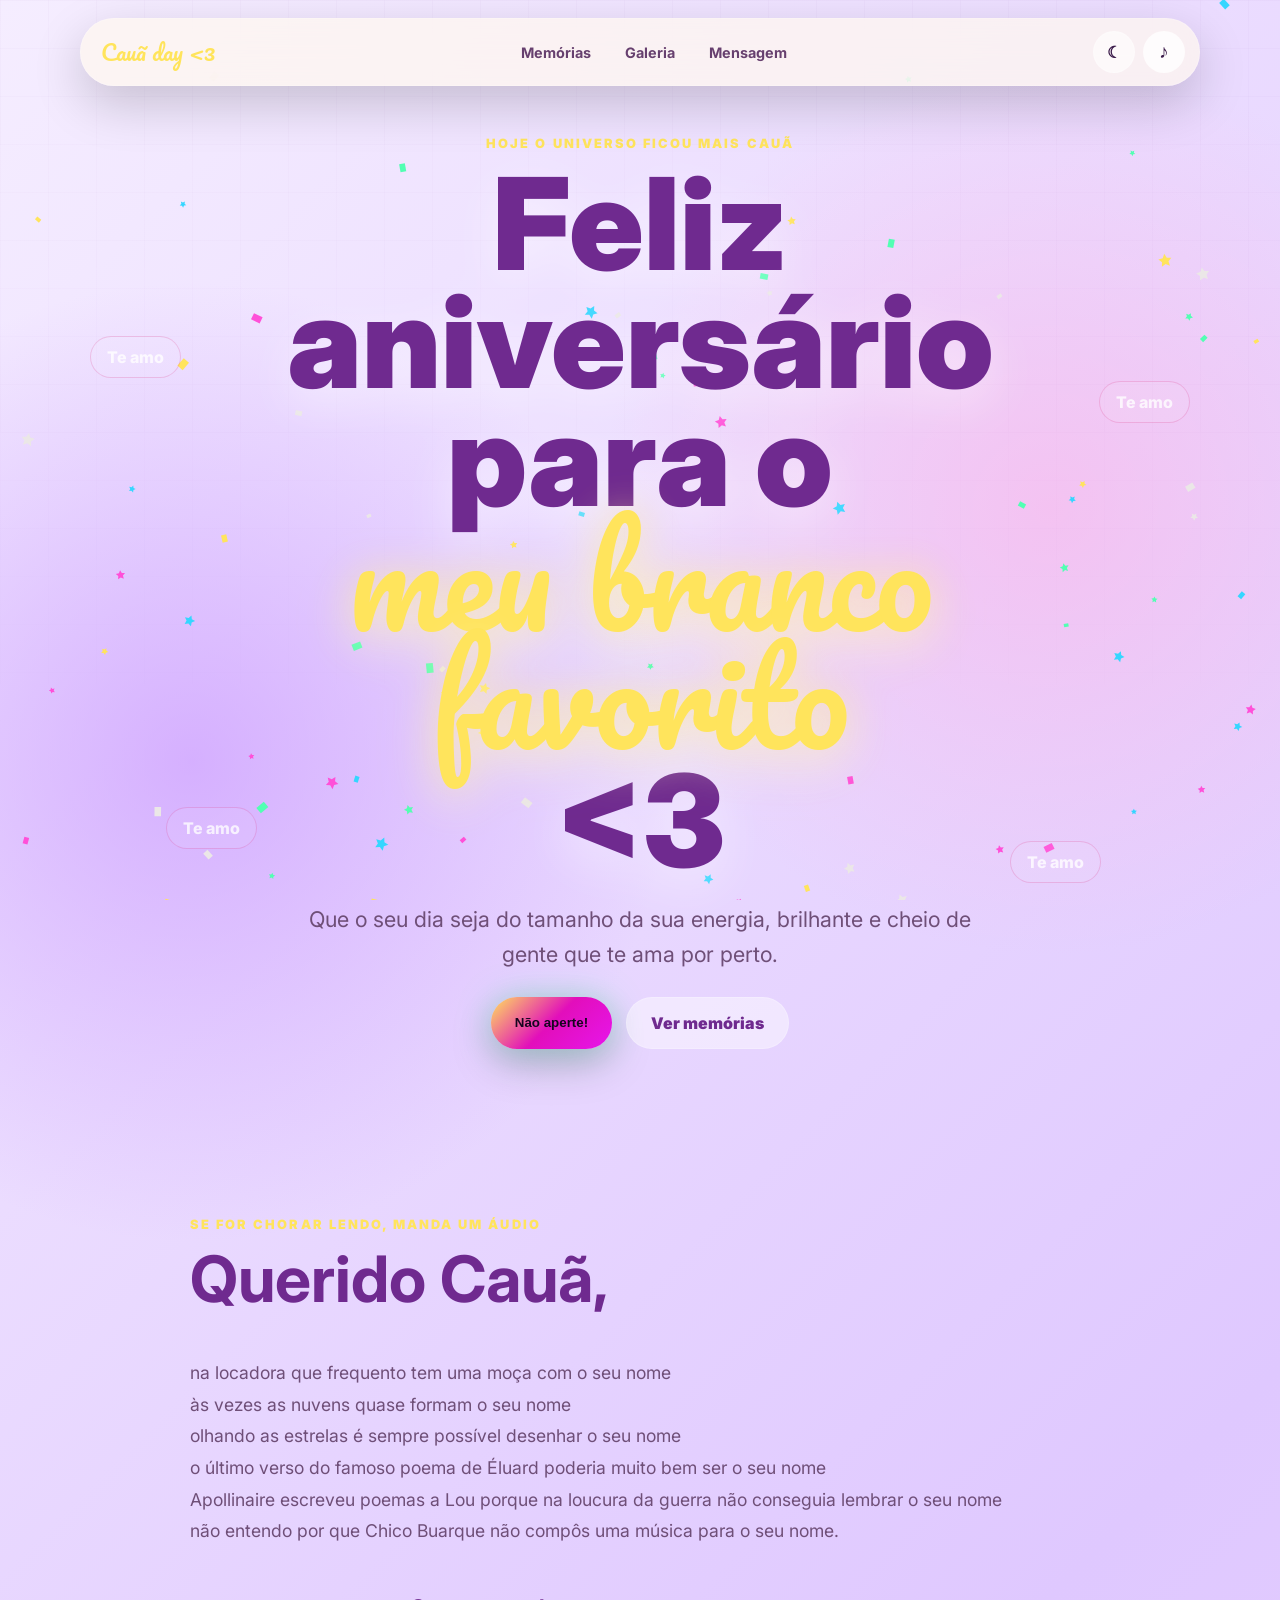
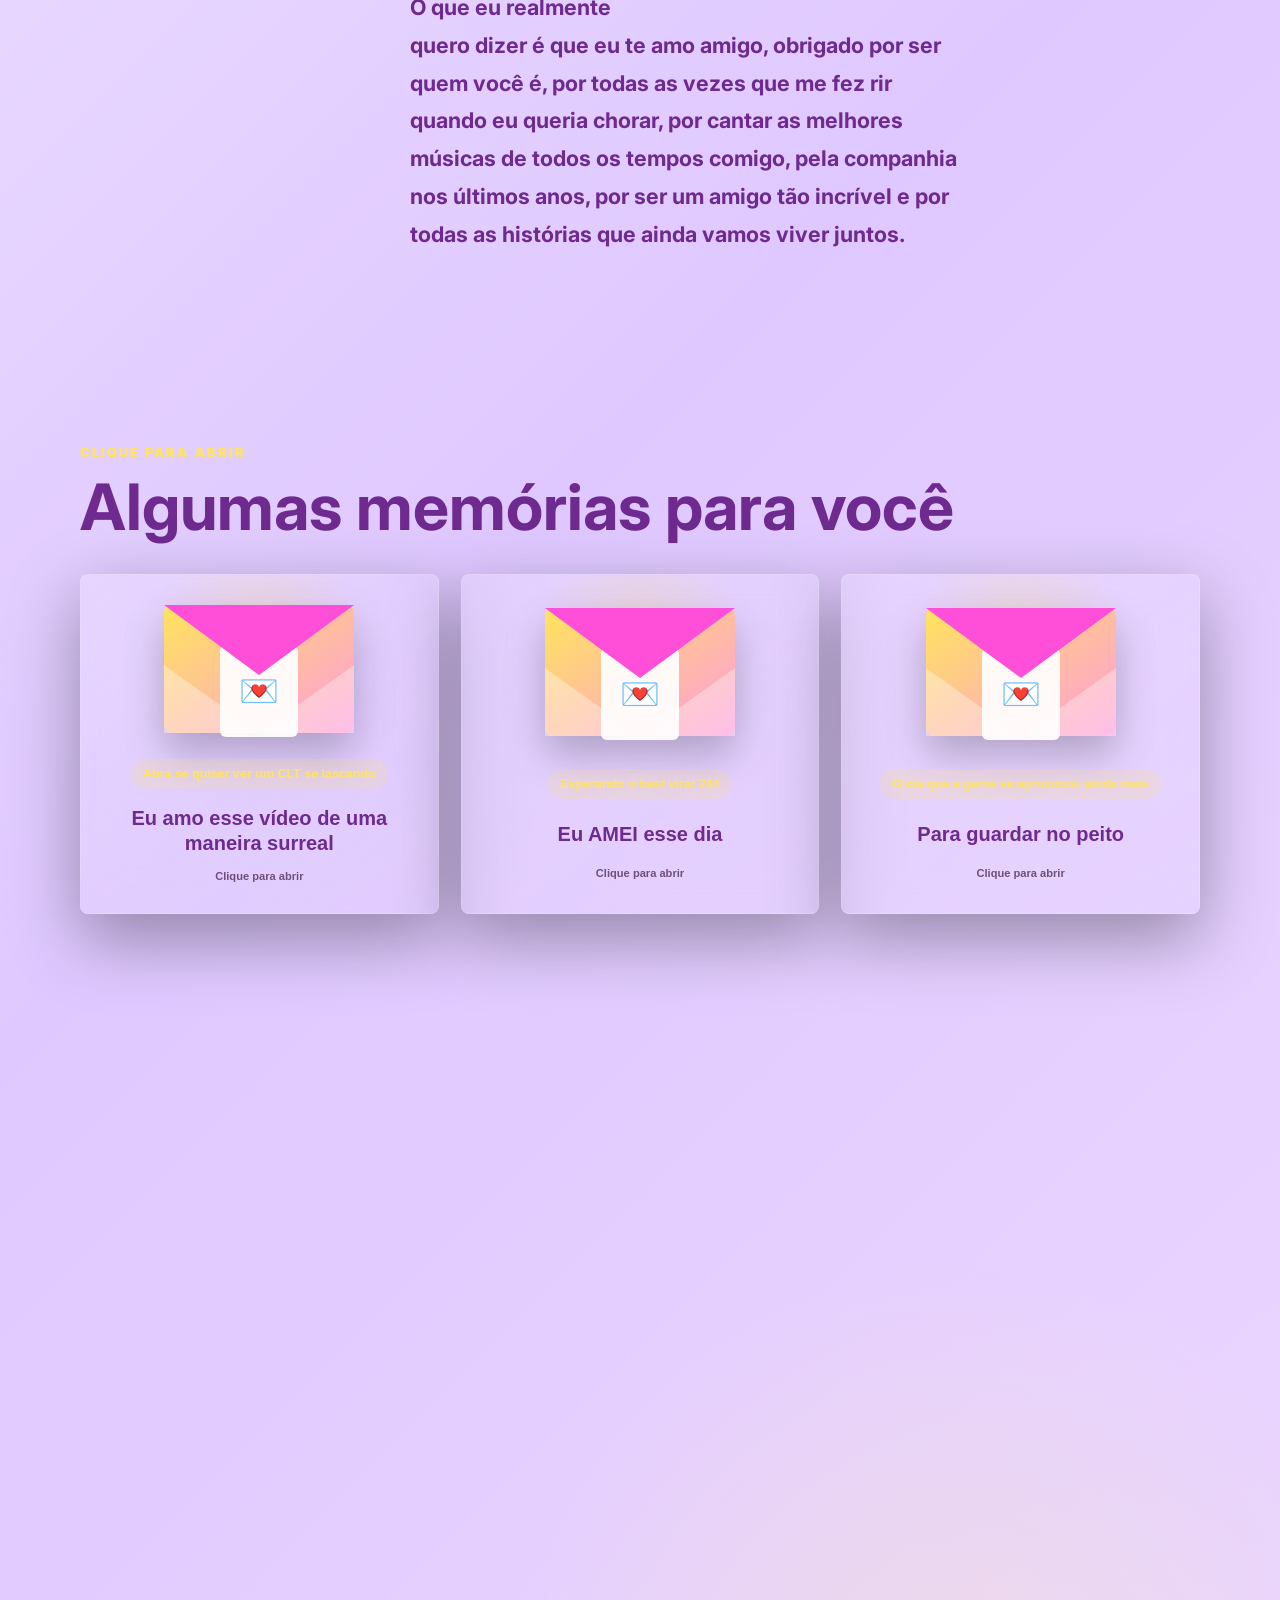
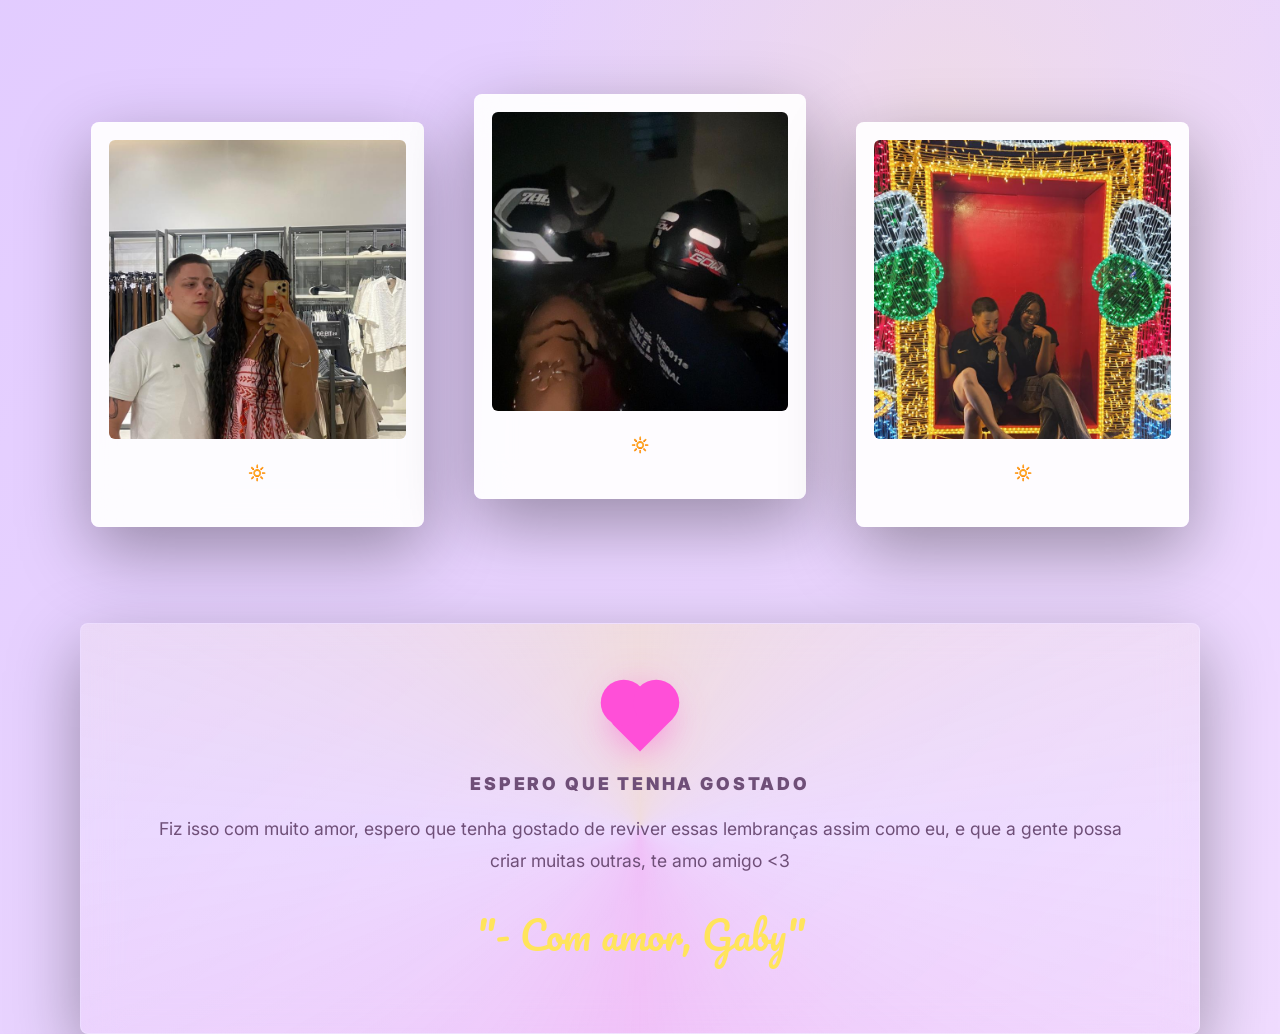
==== commit 9c2c0b12: "teste 2" ====
--- a/niver.caua/index.html
+++ b/niver.caua/index.html
@@ -1,130 +1,186 @@
-﻿<!DOCTYPE html>
+﻿<!doctype html>
 <html lang="pt-BR">
-<head>
-  <meta charset="UTF-8">
-  <meta name="viewport" content="width=device-width, initial-scale=1.0">
-  <title>Birthday Caua</title>
-  <link rel="preconnect" href="https://fonts.googleapis.com">
-  <link rel="preconnect" href="https://fonts.gstatic.com" crossorigin>
-  <link href="https://fonts.googleapis.com/css2?family=Inter:wght@400;500;700;800;900&family=Pacifico&display=swap" rel="stylesheet">
-  <link rel="stylesheet" href="style.css">
-</head>
-<body>
-  <canvas id="partyCanvas" aria-hidden="true"></canvas>
+  <head>
+    <meta charset="UTF-8" />
+    <meta name="viewport" content="width=device-width, initial-scale=1.0" />
+    <title>Birthday Caua</title>
+    <link rel="preconnect" href="https://fonts.googleapis.com" />
+    <link rel="preconnect" href="https://fonts.gstatic.com" crossorigin />
+    <link
+      href="https://fonts.googleapis.com/css2?family=Inter:wght@400;500;700;800;900&family=Pacifico&display=swap"
+      rel="stylesheet"
+    />
+    <link rel="stylesheet" href="style.css" />
+  </head>
+  <body>
+    <canvas id="partyCanvas" aria-hidden="true"></canvas>
 
-  <header class="hero" id="topo">
-    <nav class="topbar" aria-label="Navegação principal">
-      <a class="brand" href="#topo">Cauã day &lt;3</a>
-      <div class="nav-links">
-        <a href="#linha-do-tempo">Memórias</a>
-        <a href="#galeria">Galeria</a>
-        <a href="#mensagem">Mensagem</a>
+    <header class="hero" id="topo">
+      <nav class="topbar" aria-label="Navegação principal">
+        <a class="brand" href="#topo">Cauã day &lt;3</a>
+        <div class="nav-links">
+          <a href="#linha-do-tempo">Memórias</a>
+          <a href="#galeria">Galeria</a>
+          <a href="#mensagem">Mensagem</a>
+        </div>
+        <div class="nav-actions">
+          <button
+            class="theme-button"
+            id="themeToggle"
+            type="button"
+            aria-label="Ativar tema escuro"
+          >
+            ☾
+          </button>
+          <button
+            class="icon-button"
+            id="musicToggle"
+            type="button"
+            aria-label="Tocar ou pausar música"
+          >
+            <span class="music-icon">♪</span>
+          </button>
+        </div>
+      </nav>
+
+      <div class="hero-content reveal">
+        <p class="eyebrow">Hoje o universo ficou mais Cauã</p>
+        <h1>Feliz aniversário para o <span>meu branco favorito</span> &lt;3</h1>
+        <p class="hero-message">
+          Que o seu dia seja do tamanho da sua energia, brilhante e cheio de
+          gente que te ama por perto.
+        </p>
+        <div class="hero-actions">
+          <button class="glow-button" id="surpriseButton" type="button">
+            Não aperte!
+          </button>
+          <a class="ghost-button" href="#galeria">Ver memórias</a>
+        </div>
       </div>
-      <div class="nav-actions">
-        <button class="theme-button" id="themeToggle" type="button" aria-label="Ativar tema escuro">
-          ☾
-        </button>
-        <button class="icon-button" id="musicToggle" type="button" aria-label="Tocar ou pausar música">
-          <span class="music-icon">♪</span>
-        </button>
+
+      <div class="floating-badges" aria-hidden="true">
+        <span>Te amo</span>
+        <span>Te amo</span>
+        <span>Te amo</span>
+        <span>Te amo</span>
       </div>
-    </nav>
+    </header>
 
-    <div class="hero-content reveal">
-      <p class="eyebrow">Hoje o universo ficou mais Cauã</p>
-      <h1>Feliz aniversário para o <span>meu branco favorito</span> &lt;3</h1>
-      <p class="hero-message">
-        Que o seu dia seja do tamanho da sua energia, brilhante e cheio de gente que te ama por perto.
-      </p>
-      <div class="hero-actions">
-        <button class="glow-button" id="surpriseButton" type="button">Não aperte!</button>
-        <a class="ghost-button" href="#galeria">Ver memórias</a>
-      </div>
+    <main>
+      <section class="intro-section reveal">
+        <div class="section-heading">
+          <p class="eyebrow">Se for chorar lendo, manda um áudio</p>
+          <h2>Querido Cauã,</h2>
+        </div>
+        <div class="poem-copy">
+          <p class="poem-lines">
+            na locadora que frequento tem uma moça com o seu nome<br />
+            às vezes as nuvens quase formam o seu nome<br />
+            olhando as estrelas é sempre possível desenhar o seu nome<br />
+            o último verso do famoso poema de Éluard poderia muito bem ser o seu
+            nome<br />
+            Apollinaire escreveu poemas a Lou porque na loucura da guerra não
+            conseguia lembrar o seu nome<br />
+            não entendo por que Chico Buarque não compôs uma música para o seu
+            nome.
+          </p>
+
+          <aside class="mensagem-box">
+            <p>
+              O que eu realmente<br />
+              quero dizer é que eu te amo amigo, obrigado por ser quem você é,
+              por todas as vezes que me fez rir quando eu queria chorar, por
+              cantar as melhores músicas de todos os tempos comigo, pela
+              companhia nos últimos anos, por ser um amigo tão incrível e por
+              todas as histórias que ainda vamos viver juntos.
+            </p>
+          </aside>
+        </div>
+      </section>
+
+      <section class="timeline-section" id="linha-do-tempo">
+        <div class="section-heading reveal">
+          <p class="eyebrow">Clique para abrir</p>
+          <h2>Algumas memórias para você</h2>
+        </div>
+
+        <div class="letter-grid" id="letterGrid" aria-live="polite"></div>
+      </section>
+
+      <section class="gallery-section" id="galeria">
+        <div class="section-heading reveal">
+          <p class="eyebrow">Galeria interativa</p>
+          <h2>Mural de memórias</h2>
+        </div>
+
+        <div class="polaroid-grid" id="galleryGrid" aria-live="polite"></div>
+      </section>
+
+      <section class="final-message reveal" id="mensagem">
+        <div class="heart" aria-hidden="true"></div>
+        <p class="eyebrow">Espero que tenha gostado</p>
+        <p>
+          Fiz isso com muito amor, espero que tenha gostado de reviver essas
+          lembranças assim como eu, e que a gente possa criar muitas outras, te
+          amo amigo &lt;3
+        </p>
+        <blockquote>"- Com amor, Gaby"</blockquote>
+      </section>
+    </main>
+
+    <div
+      class="lightbox"
+      id="lightbox"
+      role="dialog"
+      aria-modal="true"
+      aria-label="Foto em destaque"
+    >
+      <button
+        class="close-lightbox"
+        id="closeLightbox"
+        type="button"
+        aria-label="Fechar foto"
+      >
+        ×
+      </button>
+      <img id="lightboxImage" src="" alt="" />
+      <p id="lightboxCaption"></p>
     </div>
 
-    <div class="floating-badges" aria-hidden="true">
-      <span>Te amo</span>
-      <span>Te amo</span>
-      <span>Te amo</span>
-      <span>Te amo</span>
+    <div
+      class="letter-modal"
+      id="letterModal"
+      role="dialog"
+      aria-modal="true"
+      aria-label="Carta em destaque"
+    >
+      <button
+        class="close-letter"
+        id="closeLetter"
+        type="button"
+        aria-label="Fechar carta"
+      >
+        ×
+      </button>
+      <article class="letter-paper">
+        <p class="eyebrow" id="letterKicker"></p>
+        <h3 id="letterTitle"></h3>
+        <p id="letterMessage"></p>
+        <video id="letterVideo" controls playsinline></video>
+      </article>
     </div>
-  </header>
 
-  <main>
-    <section class="intro-section reveal">
-      <div class="section-heading">
-        <p class="eyebrow">Se for chorar lendo, manda um áudio</p>
-        <h2>Querido Cauã,</h2>
-      </div>
-      <div class="poem-copy">
-        <p class="poem-lines">
-          na locadora que frequento tem uma moça com o seu nome<br>
-          às vezes as nuvens quase formam o seu nome<br>
-          olhando as estrelas é sempre possível desenhar o seu nome<br>
-          o último verso do famoso poema de Éluard poderia muito bem ser o seu nome<br>
-          Apollinaire escreveu poemas a Lou porque na loucura da guerra não conseguia lembrar o seu nome<br>
-          não entendo por que Chico Buarque não compôs uma música para o seu nome.
-        </p>
+    <button
+      class="back-to-top"
+      id="backToTop"
+      type="button"
+      aria-label="Voltar ao topo"
+    >
+      ↑
+    </button>
 
-        <aside class="mensagem-box">
-          <p>
-            O que eu realmente<br>
-            quero dizer é que eu te amo amigo, obrigado por ser quem você é, por todas as vezes que me fez rir quando eu queria chorar, por cantar as melhores músicas de todos os tempos comigo, pela companhia nos últimos anos, por ser um amigo tão incrível e por todas as histórias que ainda vamos viver juntos.
-          </p>
-        </aside>
-      </div>
-    </section>
+    <audio id="birthdaySong" src="musica/musica.mp3" preload="auto"></audio>
 
-    <section class="timeline-section" id="linha-do-tempo">
-      <div class="section-heading reveal">
-        <p class="eyebrow">Clique para abrir</p>
-        <h2>Algumas memórias para você</h2>
-      </div>
-
-      <div class="letter-grid" id="letterGrid" aria-live="polite"></div>
-    </section>
-
-    <section class="gallery-section" id="galeria">
-      <div class="section-heading reveal">
-        <p class="eyebrow">Galeria interativa</p>
-        <h2>Mural de memórias</h2>
-      </div>
-
-      <div class="polaroid-grid" id="galleryGrid" aria-live="polite"></div>
-    </section>
-
-    <section class="final-message reveal" id="mensagem">
-      <div class="heart" aria-hidden="true"></div>
-      <p class="eyebrow">Espero que tenha gostado</p>
-      <p>
-        Fiz isso com muito amor, espero que tenha gostado de reviver essas lembranças assim como eu, e que a gente possa criar muitas outras, te amo amigo &lt;3
-      </p>
-      <blockquote>
-        "- Com amor, Gaby"
-      </blockquote>
-    </section>
-  </main>
-
-  <div class="lightbox" id="lightbox" role="dialog" aria-modal="true" aria-label="Foto em destaque">
-    <button class="close-lightbox" id="closeLightbox" type="button" aria-label="Fechar foto">×</button>
-    <img id="lightboxImage" src="" alt="">
-    <p id="lightboxCaption"></p>
-  </div>
-
-  <div class="letter-modal" id="letterModal" role="dialog" aria-modal="true" aria-label="Carta em destaque">
-    <button class="close-letter" id="closeLetter" type="button" aria-label="Fechar carta">×</button>
-    <article class="letter-paper">
-      <p class="eyebrow" id="letterKicker"></p>
-      <h3 id="letterTitle"></h3>
-      <p id="letterMessage"></p>
-      <video id="letterVideo" controls playsinline></video>
-    </article>
-  </div>
-
-  <button class="back-to-top" id="backToTop" type="button" aria-label="Voltar ao topo">↑</button>
-
-  <audio id="birthdaySong" src="musica/musica.mp3" preload="auto"></audio>
-
-  <script src="script.js"></script>
-</body>
+    <script src="script.js"></script>
+  </body>
 </html>
--- a/niver.caua/style.css
+++ b/niver.caua/style.css
@@ -1,305 +1,305 @@
-﻿:root {
-  --bg: #efe3ff;
-  --surface: rgba(255, 255, 255, 0.55);
-  --surface-strong: rgba(255, 255, 255, 0.78);
-  --text: #6f2a8f;
-  --muted: #6f4f78;
-  --pink: #ff4fd8;
-  --purple: #8a5cff;
-  --blue: #e716eb;
-  --yellow: #ffe45c;
-  --green: #e20ebb;
-  --shadow: 0 24px 70px rgba(0, 0, 0, 0.35);
-}
-
-body.dark-theme {
-  --bg: #09091f;
-  --surface: rgba(255, 255, 255, 0.1);
-  --surface-strong: rgba(255, 255, 255, 0.18);
-  --text: #fff8ff;
-  --muted: #d9d4ff;
-  background:
-    radial-gradient(circle at 15% 20%, rgba(255, 79, 216, 0.28), transparent 32rem),
-    radial-gradient(circle at 85% 10%, rgba(51, 214, 255, 0.22), transparent 28rem),
-    radial-gradient(circle at 70% 78%, rgba(255, 228, 92, 0.18), transparent 26rem),
-    linear-gradient(135deg, #09091f 0%, #161044 48%, #2a0f3f 100%);
-}
-
-* {
-  box-sizing: border-box;
-}
-
-html {
-  scroll-behavior: smooth;
-}
-
-body {
-  min-height: 100vh;
-  margin: 0;
-  overflow-x: hidden;
-  color: var(--text);
-  font-family: "Inter", system-ui, -apple-system, BlinkMacSystemFont, "Segoe UI", sans-serif;
-  background:
-    radial-gradient(circle at 15% 18%, rgba(196, 141, 255, 0.58), transparent 30rem),
-    radial-gradient(circle at 82% 12%, rgba(255, 175, 229, 0.52), transparent 28rem),
-    radial-gradient(circle at 74% 78%, rgba(255, 239, 171, 0.26), transparent 28rem),
-    linear-gradient(135deg, #f5edff 0%, #dfc8ff 48%, #f0dcff 100%);
-}
-
-body::before {
-  position: fixed;
-  inset: 0;
-  z-index: -2;
-  content: "";
-  opacity: 0.3;
-  background-image:
-    linear-gradient(rgba(123, 63, 143, 0.08) 1px, transparent 1px),
-    linear-gradient(90deg, rgba(123, 63, 143, 0.08) 1px, transparent 1px);
-  background-size: 48px 48px;
-  mask-image: linear-gradient(to bottom, #000, transparent 92%);
-}
-
-a {
-  color: inherit;
-  text-decoration: none;
-}
-
-img {
-  display: block;
-  max-width: 100%;
-}
-
-#partyCanvas {
-  position: fixed;
-  inset: 0;
-  z-index: -1;
-  width: 100%;
-  height: 100%;
-  pointer-events: none;
-}
-
-.cursor-dot,
-.cursor-ring {
-  display: none;
-}
-
-.topbar {
-  
-  position: fixed;
-  top: 18px;
-  left: 50%;
-  z-index: 20;
-  display: flex;
-  width: min(1120px, calc(100% - 32px));
-  align-items: center;
-  justify-content: space-between;
-  padding: 12px 14px 12px 20px;
-  border: 1px solid rgba(255, 255, 255, 0.16);
-  border-radius: 999px;
-  background: rgba(255, 248, 238, 0.7);
-  box-shadow: 0 18px 50px rgba(0, 0, 0, 0.18);
-  backdrop-filter: blur(18px);
-  transform: translateX(-50%);
-}
-
-.brand {
-  font-family: "Pacifico", cursive;
-  font-size: 1.35rem;
-  color: var(--yellow);
-}
-
-.nav-links {
-  display: flex;
-  gap: 6px;
-}
-
-.nav-actions {
-  display: flex;
-  align-items: center;
-  gap: 8px;
-}
-
-.nav-links a {
-  padding: 10px 14px;
-  border-radius: 999px;
-  color: #67406f;
-  font-size: 0.9rem;
-  font-weight: 700;
-  transition: color 180ms ease, background 180ms ease, transform 180ms ease;
-}
-
-.nav-links a:hover {
-  color: var(--text);
-  background: rgba(255, 255, 255, 0.12);
-  transform: translateY(-2px);
-}
-
+﻿:root {
+  --bg: #efe3ff;
+  --surface: rgba(255, 255, 255, 0.55);
+  --surface-strong: rgba(255, 255, 255, 0.78);
+  --text: #6f2a8f;
+  --muted: #6f4f78;
+  --pink: #ff4fd8;
+  --purple: #8a5cff;
+  --blue: #e716eb;
+  --yellow: #ffe45c;
+  --green: #e20ebb;
+  --shadow: 0 24px 70px rgba(0, 0, 0, 0.35);
+}
+
+body.dark-theme {
+  --bg: #09091f;
+  --surface: rgba(255, 255, 255, 0.1);
+  --surface-strong: rgba(255, 255, 255, 0.18);
+  --text: #fff8ff;
+  --muted: #d9d4ff;
+  background:
+    radial-gradient(circle at 15% 20%, rgba(255, 79, 216, 0.28), transparent 32rem),
+    radial-gradient(circle at 85% 10%, rgba(51, 214, 255, 0.22), transparent 28rem),
+    radial-gradient(circle at 70% 78%, rgba(255, 228, 92, 0.18), transparent 26rem),
+    linear-gradient(135deg, #09091f 0%, #161044 48%, #2a0f3f 100%);
+}
+
+* {
+  box-sizing: border-box;
+}
+
+html {
+  scroll-behavior: smooth;
+}
+
+body {
+  min-height: 100vh;
+  margin: 0;
+  overflow-x: hidden;
+  color: var(--text);
+  font-family: "Inter", system-ui, -apple-system, BlinkMacSystemFont, "Segoe UI", sans-serif;
+  background:
+    radial-gradient(circle at 15% 18%, rgba(196, 141, 255, 0.58), transparent 30rem),
+    radial-gradient(circle at 82% 12%, rgba(255, 175, 229, 0.52), transparent 28rem),
+    radial-gradient(circle at 74% 78%, rgba(255, 239, 171, 0.26), transparent 28rem),
+    linear-gradient(135deg, #f5edff 0%, #dfc8ff 48%, #f0dcff 100%);
+}
+
+body::before {
+  position: fixed;
+  inset: 0;
+  z-index: -2;
+  content: "";
+  opacity: 0.3;
+  background-image:
+    linear-gradient(rgba(123, 63, 143, 0.08) 1px, transparent 1px),
+    linear-gradient(90deg, rgba(123, 63, 143, 0.08) 1px, transparent 1px);
+  background-size: 48px 48px;
+  mask-image: linear-gradient(to bottom, #000, transparent 92%);
+}
+
+a {
+  color: inherit;
+  text-decoration: none;
+}
+
+img {
+  display: block;
+  max-width: 100%;
+}
+
+#partyCanvas {
+  position: fixed;
+  inset: 0;
+  z-index: -1;
+  width: 100%;
+  height: 100%;
+  pointer-events: none;
+}
+
+.cursor-dot,
+.cursor-ring {
+  display: none;
+}
+
+.topbar {
+  
+  position: fixed;
+  top: 18px;
+  left: 50%;
+  z-index: 20;
+  display: flex;
+  width: min(1120px, calc(100% - 32px));
+  align-items: center;
+  justify-content: space-between;
+  padding: 12px 14px 12px 20px;
+  border: 1px solid rgba(255, 255, 255, 0.16);
+  border-radius: 999px;
+  background: rgba(255, 248, 238, 0.7);
+  box-shadow: 0 18px 50px rgba(0, 0, 0, 0.18);
+  backdrop-filter: blur(18px);
+  transform: translateX(-50%);
+}
+
+.brand {
+  font-family: "Pacifico", cursive;
+  font-size: 1.35rem;
+  color: var(--yellow);
+}
+
+.nav-links {
+  display: flex;
+  gap: 6px;
+}
+
+.nav-actions {
+  display: flex;
+  align-items: center;
+  gap: 8px;
+}
+
+.nav-links a {
+  padding: 10px 14px;
+  border-radius: 999px;
+  color: #67406f;
+  font-size: 0.9rem;
+  font-weight: 700;
+  transition: color 180ms ease, background 180ms ease, transform 180ms ease;
+}
+
+.nav-links a:hover {
+  color: var(--text);
+  background: rgba(255, 255, 255, 0.12);
+  transform: translateY(-2px);
+}
+
 .theme-button {
   display: grid;
   width: 42px;
   min-height: 42px;
   place-items: center;
   padding: 0;
-  border: 1px solid rgba(255, 255, 255, 0.18);
-  border-radius: 999px;
-  color: #3b1b4a;
-  background: rgba(255, 255, 255, 0.62);
+  border: 1px solid rgba(255, 255, 255, 0.18);
+  border-radius: 999px;
+  color: #3b1b4a;
+  background: rgba(255, 255, 255, 0.62);
   font-size: 1rem;
-  font-weight: 900;
-  transition: transform 180ms ease, box-shadow 180ms ease, background 180ms ease, color 180ms ease;
-}
-
-.theme-button:hover {
-  background: linear-gradient(135deg, var(--pink), var(--blue));
-  box-shadow: 0 0 28px rgba(255, 79, 216, 0.45);
-  color: var(--text);
-  transform: translateY(-2px);
-}
-
-body.dark-theme .topbar {
-  background: rgba(9, 9, 31, 0.62);
-}
-
-body.dark-theme .nav-links a {
-  color: var(--muted);
-}
-
-body.dark-theme .theme-button {
-  color: #16051f;
-  background: linear-gradient(135deg, var(--yellow), var(--green), var(--blue));
-  box-shadow: 0 0 28px rgba(81, 255, 178, 0.28);
-}
-
-body.dark-theme .icon-button,
-body.dark-theme .back-to-top,
-body.dark-theme .close-lightbox {
-  color: var(--text);
-}
-
-.icon-button,
-.back-to-top,
-.close-lightbox {
-  border: 0;
-  color: #3b1b4a;
-  background: var(--surface-strong);
-}
-
-.icon-button {
-  display: grid;
-  width: 42px;
-  height: 42px;
-  place-items: center;
-  border-radius: 999px;
-  font-size: 1.2rem;
-  transition: transform 180ms ease, box-shadow 180ms ease, background 180ms ease;
-}
-
-.icon-button:hover,
-.icon-button.is-playing {
-  background: linear-gradient(135deg, var(--pink), var(--blue));
-  box-shadow: 0 0 28px rgba(255, 79, 216, 0.45);
-  transform: translateY(-2px) rotate(6deg);
-}
-
-.hero {
-  
-  position: relative;
-  display: grid;
-  min-height: 100vh;
-  place-items: center;
-  padding: 136px 22px 72px;
-  text-align: center;
-}
-
-.hero-content {
-  width: min(980px, 100%);
-}
-
-.eyebrow {
-  margin: 0 0 14px;
-  color: var(--yellow);
-  font-size: 0.8rem;
-  font-weight: 900;
-  letter-spacing: 0.16em;
-  text-transform: uppercase;
-}
-
-h1,
-h2,
-h3,
-p {
-  margin-top: 0;
-}
-
-h1 {
-
-  margin-bottom: 22px;
-  font-size: clamp(3.2rem, 11vw, 8rem);
-  font-weight: 900;
-  line-height: 0.92;
-  text-wrap: balance;
-  text-shadow: 0 14px 48px rgba(255, 255, 255, 0.5);
-}
-
-h1 span {
-  display: inline-block;
-  font-family: "Pacifico", cursive;
-  font-weight: 400;
-  color: var(--yellow);
-  filter: drop-shadow(0 0 18px rgba(255, 228, 92, 0.45));
-  animation: floatName 3.6s ease-in-out infinite;
-}
-
-.hero-message {
-  width: min(720px, 100%);
-  margin: 0 auto 24px;
-  color: var(--muted);
-  font-size: clamp(1.05rem, 2.4vw, 1.35rem);
-  line-height: 1.65;
-}
-
-.hero-actions {
-  display: flex;
-  flex-wrap: wrap;
-  justify-content: center;
-  gap: 14px;
-}
-
-.glow-button,
-.ghost-button {
-  min-height: 52px;
-  padding: 0 24px;
-  border-radius: 999px;
-  font-weight: 900;
-  transition: transform 180ms ease, box-shadow 180ms ease, background 180ms ease;
-}
-
-.glow-button {
-  
-  border: 0;
-  color: #16051f;
-  background: linear-gradient(135deg, var(--yellow), var(--green), var(--blue));
-  box-shadow: 0 0 34px rgba(81, 255, 178, 0.35), 0 14px 40px rgba(0, 0, 0, 0.25);
-}
-
-.glow-button:hover {
-  box-shadow: 0 0 44px rgba(255, 228, 92, 0.7), 0 18px 46px rgba(0, 0, 0, 0.36);
-  transform: translateY(-4px) scale(1.03);
-}
-
-.ghost-button {
-  display: inline-flex;
-  align-items: center;
-  border: 1px solid rgba(255, 255, 255, 0.2);
-  background: rgba(255, 255, 255, 0.45);
-  color: var(--text);
-}
-
-.ghost-button:hover {
-  background: rgba(255, 255, 255, 0.17);
-  transform: translateY(-4px);
-}
-
+  font-weight: 900;
+  transition: transform 180ms ease, box-shadow 180ms ease, background 180ms ease, color 180ms ease;
+}
+
+.theme-button:hover {
+  background: linear-gradient(135deg, var(--pink), var(--blue));
+  box-shadow: 0 0 28px rgba(255, 79, 216, 0.45);
+  color: var(--text);
+  transform: translateY(-2px);
+}
+
+body.dark-theme .topbar {
+  background: rgba(9, 9, 31, 0.62);
+}
+
+body.dark-theme .nav-links a {
+  color: var(--muted);
+}
+
+body.dark-theme .theme-button {
+  color: #16051f;
+  background: linear-gradient(135deg, var(--yellow), var(--green), var(--blue));
+  box-shadow: 0 0 28px rgba(81, 255, 178, 0.28);
+}
+
+body.dark-theme .icon-button,
+body.dark-theme .back-to-top,
+body.dark-theme .close-lightbox {
+  color: var(--text);
+}
+
+.icon-button,
+.back-to-top,
+.close-lightbox {
+  border: 0;
+  color: #3b1b4a;
+  background: var(--surface-strong);
+}
+
+.icon-button {
+  display: grid;
+  width: 42px;
+  height: 42px;
+  place-items: center;
+  border-radius: 999px;
+  font-size: 1.2rem;
+  transition: transform 180ms ease, box-shadow 180ms ease, background 180ms ease;
+}
+
+.icon-button:hover,
+.icon-button.is-playing {
+  background: linear-gradient(135deg, var(--pink), var(--blue));
+  box-shadow: 0 0 28px rgba(255, 79, 216, 0.45);
+  transform: translateY(-2px) rotate(6deg);
+}
+
+.hero {
+  
+  position: relative;
+  display: grid;
+  min-height: 100vh;
+  place-items: center;
+  padding: 136px 22px 72px;
+  text-align: center;
+}
+
+.hero-content {
+  width: min(980px, 100%);
+}
+
+.eyebrow {
+  margin: 0 0 14px;
+  color: var(--yellow);
+  font-size: 0.8rem;
+  font-weight: 900;
+  letter-spacing: 0.16em;
+  text-transform: uppercase;
+}
+
+h1,
+h2,
+h3,
+p {
+  margin-top: 0;
+}
+
+h1 {
+
+  margin-bottom: 22px;
+  font-size: clamp(3.2rem, 11vw, 8rem);
+  font-weight: 900;
+  line-height: 0.92;
+  text-wrap: balance;
+  text-shadow: 0 14px 48px rgba(255, 255, 255, 0.5);
+}
+
+h1 span {
+  display: inline-block;
+  font-family: "Pacifico", cursive;
+  font-weight: 400;
+  color: var(--yellow);
+  filter: drop-shadow(0 0 18px rgba(255, 228, 92, 0.45));
+  animation: floatName 3.6s ease-in-out infinite;
+}
+
+.hero-message {
+  width: min(720px, 100%);
+  margin: 0 auto 24px;
+  color: var(--muted);
+  font-size: clamp(1.05rem, 2.4vw, 1.35rem);
+  line-height: 1.65;
+}
+
+.hero-actions {
+  display: flex;
+  flex-wrap: wrap;
+  justify-content: center;
+  gap: 14px;
+}
+
+.glow-button,
+.ghost-button {
+  min-height: 52px;
+  padding: 0 24px;
+  border-radius: 999px;
+  font-weight: 900;
+  transition: transform 180ms ease, box-shadow 180ms ease, background 180ms ease;
+}
+
+.glow-button {
+  
+  border: 0;
+  color: #16051f;
+  background: linear-gradient(135deg, var(--yellow), var(--green), var(--blue));
+  box-shadow: 0 0 34px rgba(81, 255, 178, 0.35), 0 14px 40px rgba(0, 0, 0, 0.25);
+}
+
+.glow-button:hover {
+  box-shadow: 0 0 44px rgba(255, 228, 92, 0.7), 0 18px 46px rgba(0, 0, 0, 0.36);
+  transform: translateY(-4px) scale(1.03);
+}
+
+.ghost-button {
+  display: inline-flex;
+  align-items: center;
+  border: 1px solid rgba(255, 255, 255, 0.2);
+  background: rgba(255, 255, 255, 0.45);
+  color: var(--text);
+}
+
+.ghost-button:hover {
+  background: rgba(255, 255, 255, 0.17);
+  transform: translateY(-4px);
+}
+
 .floating-badges {
   position: absolute;
   inset: 0;
@@ -311,694 +311,694 @@
 .floating-badges span {
   position: absolute;
   padding: 10px 16px;
-  border: 1px solid rgba(214, 26, 111, 0.18);
-  border-radius: 999px;
-  background: rgba(255, 255, 255, 0.08);
-  color: rgba(255, 255, 255, 0.78);
-  font-weight: 800;
-  animation: drift 8s ease-in-out infinite;
-}
-
+  border: 1px solid rgba(214, 26, 111, 0.18);
+  border-radius: 999px;
+  background: rgba(255, 255, 255, 0.08);
+  color: rgba(255, 255, 255, 0.78);
+  font-weight: 800;
+  animation: drift 8s ease-in-out infinite;
+}
+
 .floating-badges span:nth-child(1) { top: 30%; left: 7%; }
 .floating-badges span:nth-child(2) { top: 72%; left: 13%; animation-delay: -2s; }
 .floating-badges span:nth-child(3) { top: 34%; right: 7%; animation-delay: -3s; }
 .floating-badges span:nth-child(4) { top: 75%; right: 14%; animation-delay: -5s; }
-
-main {
-  position: relative;
-  z-index: 2;
-}
-
-section {
-  width: min(1120px, calc(100% - 36px));
-  margin: 0 auto;
-  padding: 96px 0;
-}
-
-.intro-section {
-  display: grid;
-  grid-template-columns: 1fr;
-  gap: 28px;
-  align-items: start;
-  width: min(900px, calc(100% - 36px));
-}
-
-.section-heading h2,
-.final-message h2 {
-  margin-bottom: 18px;
-  font-size: clamp(2.1rem, 5vw, 4rem);
-  line-height: 1.02;
-  text-wrap: balance;
-}
-
-.poem-copy,
-.final-message > p {
-  color: var(--muted);
-  font-size: 1.1rem;
-  line-height: 1.8;
-}
-
-.poem-lines {
-  margin-bottom: 42px;
-}
-
-.mensagem-box {
-  width: min(560px, 100%);
-  margin-left: clamp(32px, 18vw, 220px);
-}
-
-.mensagem-box p {
-  margin: 0;
-  color: var(--text);
-  font-size: clamp(1.12rem, 2.2vw, 1.35rem);
-  font-weight: 700;
-  line-height: 1.75;
-}
-
-.timeline {
-  position: relative;
-  display: grid;
-  grid-template-columns: repeat(4, 1fr);
-  gap: 18px;
-  margin-top: 34px;
-}
-
-.memory-card,
-.polaroid,
-.final-message {
-  border: 1px solid rgba(255, 255, 255, 0.16);
-  background: linear-gradient(145deg, rgba(255, 255, 255, 0.16), rgba(255, 255, 255, 0.06));
-  box-shadow: var(--shadow);
-  backdrop-filter: blur(18px);
-}
-
-.memory-card {
-
-  min-height: 250px;
-  padding: 24px;
-  border-radius: 8px;
-  transform-style: preserve-3d;
-  transition: transform 220ms ease, border-color 220ms ease, background 220ms ease;
-}
-
-.memory-card:hover {
-  border-color: rgba(255, 228, 92, 0.7);
-  background: linear-gradient(145deg, rgba(255, 79, 216, 0.2), rgba(51, 214, 255, 0.1));
-  transform: translateY(-10px);
-}
-
-.date {
-  display: inline-flex;
-  margin-bottom: 26px;
-  padding: 8px 12px;
-  border-radius: 999px;
-  background: rgba(255, 228, 92, 0.16);
-  color: var(--yellow);
-  font-size: 0.78rem;
-  font-weight: 900;
-}
-
-.memory-card h3 {
-  font-size: 1.35rem;
-  line-height: 1.2;
-}
-
-.memory-card p {
-  color: var(--muted);
-  line-height: 1.65;
-}
-
-.letter-grid {
-  display: grid;
-  grid-template-columns: repeat(3, 1fr);
-  gap: 22px;
-  margin-top: 34px;
-}
-
-.envelope-card {
-  position: relative;
-  display: grid;
-  min-height: 340px;
-  place-items: center;
-  padding: 28px;
-  border: 1px solid rgba(255, 255, 255, 0.16);
-  border-radius: 8px;
-  overflow: hidden;
-  color: var(--text);
-  text-align: center;
-  background:
-    radial-gradient(circle at 50% 15%, rgba(255, 228, 92, 0.2), transparent 30%),
-    linear-gradient(145deg, rgba(255, 255, 255, 0.16), rgba(255, 255, 255, 0.06));
-  box-shadow: var(--shadow);
-  backdrop-filter: blur(18px);
-  transition: transform 220ms ease, border-color 220ms ease, box-shadow 220ms ease;
-}
-
-.envelope-card::before {
-  position: absolute;
-  inset: 0;
-  content: "";
-  opacity: 0;
-  background: linear-gradient(135deg, rgba(255, 79, 216, 0.22), rgba(51, 214, 255, 0.18));
-  transition: opacity 220ms ease;
-}
-
-.envelope-card > * {
-  position: relative;
-}
-
-.envelope-card:hover {
-  border-color: rgba(255, 228, 92, 0.75);
-  box-shadow: 0 30px 70px rgba(0, 0, 0, 0.4), 0 0 44px rgba(255, 79, 216, 0.28);
-  transform: translateY(-12px);
-}
-
-.envelope-card:hover::before {
-  opacity: 1;
-}
-
-.envelope {
-  position: relative;
-  display: block;
-  width: min(190px, 70vw);
-  height: 128px;
-  margin-bottom: 22px;
-  border-radius: 8px;
-  background: linear-gradient(145deg, #ffe45c, #ff9bdc);
-  box-shadow: 0 18px 42px rgba(0, 0, 0, 0.24);
-  transform: translateY(0);
-  animation: envelopeFloat 2.8s ease-in-out infinite;
-}
-
-.envelope::before,
-.envelope::after {
-  position: absolute;
-  bottom: 0;
-  width: 0;
-  height: 0;
-  content: "";
-  border-bottom: 68px solid rgba(255, 255, 255, 0.34);
-}
-
-.envelope::before {
-  left: 0;
-  border-right: 95px solid transparent;
-}
-
-.envelope::after {
-  right: 0;
-  border-left: 95px solid transparent;
-}
-
-.envelope-flap {
-  position: absolute;
-  top: 0;
-  left: 0;
-  z-index: 2;
-  width: 0;
-  height: 0;
-  border-top: 70px solid #ff4fd8;
-  border-right: 95px solid transparent;
-  border-left: 95px solid transparent;
-  transform-origin: top center;
-  transition: transform 260ms ease;
-}
-
-.envelope-paper {
-  position: absolute;
-  left: 50%;
-  top: 18px;
-  z-index: 1;
-  display: grid;
-  width: 78px;
-  height: 92px;
-  place-items: center;
-  border-radius: 6px;
-  background: rgba(255, 255, 255, 0.92);
-  color: #351845;
-  font-size: 2rem;
-  transform: translateX(-50%) translateY(22px);
-  transition: transform 260ms ease;
-}
-
-.envelope-card:hover .envelope-flap {
-  transform: rotateX(165deg);
-}
-
-.envelope-card:hover .envelope-paper {
-  transform: translateX(-50%) translateY(-24px);
-}
-
-.letter-number {
-  display: inline-flex;
-  margin-bottom: 12px;
-  padding: 8px 12px;
-  border-radius: 999px;
-  background: rgba(255, 228, 92, 0.16);
-  color: var(--yellow);
-  font-size: 0.78rem;
-  font-weight: 900;
-}
-
-.envelope-card strong {
-  display: block;
-  max-width: 260px;
-  font-size: 1.25rem;
-  line-height: 1.25;
-}
-
-.envelope-card small {
-  display: block;
-  margin-top: 10px;
-  color: var(--muted);
-  font-weight: 800;
-}
-
-.polaroid-grid {
-  display: grid;
-  grid-template-columns: repeat(auto-fit, minmax(min(100%, 9cm), 1fr));
-  gap: 28px;
-  margin-top: 34px;
-}
-
-.polaroid {
-  display: flex;
-  width: 8.8cm;
-  height: 10.7cm;
-  max-width: 100%;
-  flex-direction: column;
-  align-items: center;
-  justify-content: flex-start;
-  justify-self: center;
-  padding: 0.45cm 0.45cm 0.3cm;
-  border-radius: 8px;
-  color: #24142e;
-  background: rgba(255, 255, 255, 0.92);
-  transform: rotate(var(--rotation));
-  transition: transform 220ms ease, box-shadow 220ms ease;
-}
-
-.polaroid:nth-child(2n) {
-  margin-top: 28px;
-}
-
-.polaroid:hover {
-  box-shadow: 0 30px 70px rgba(0, 0, 0, 0.4), 0 0 36px rgba(255, 79, 216, 0.35);
-  transform: rotate(0deg) translateY(-12px) scale(1.035);
-}
-
-.photo-frame {
-  
-  position: relative;
-  flex: 0 0 7.9cm;
-  overflow: hidden;
-  width: 7.9cm;
-  height: 7.9cm;
-  max-width: 100%;
-  border-radius: 6px;
-  background:
-    linear-gradient(135deg, rgba(255, 79, 216, 0.35), rgba(51, 214, 255, 0.35)),
-    #25184a;
-}
-
-.photo-frame img {
-  width: 100%;
-  height: 100%;
-  object-fit: cover;
-  transition: transform 300ms ease, filter 300ms ease;
-}
-
-.polaroid:hover img {
-  filter: saturate(1.2);
-  transform: scale(1.08);
-}
-
-.polaroid p {
-  display: grid;
-  width: 7.9cm;
-  max-width: 100%;
-  min-height: 1.35cm;
-  margin: 0.24cm 0 0;
-  place-items: center;
-  color: #351845;
-  font-size: 0.92rem;
-  font-weight: 900;
-  line-height: 1.35;
-  text-align: center;
-}
-
-.final-message {
-
-  position: relative;
-  overflow: hidden;
-  padding: clamp(34px, 7vw, 72px);
-  border-radius: 8px;
-  text-align: center;
-}
-
-.final-message::before {
-  position: absolute;
-  inset: -40%;
-  content: "";
-  background: conic-gradient(from 90deg, transparent, rgba(255, 79, 216, 0.18), transparent, rgba(255, 228, 92, 0.2), transparent);
-  animation: spin 12s linear infinite;
-}
-
-.final-message > * {
-  position: relative;
-}
-
-.heart {
-  position: relative;
-  width: 46px;
-  height: 46px;
-  margin: 0 auto 26px;
-  background: var(--pink);
-  box-shadow: 0 0 38px rgba(255, 79, 216, 0.7);
-  border-radius: 8px 0 0 0;
-  animation: pulse 1.4s ease-in-out infinite;
-  rotate: -45deg;
-}
-
-.heart::before,
-.heart::after {
-  position: absolute;
-  width: 46px;
-  height: 46px;
-  border-radius: 50%;
-  background: var(--pink);
-  content: "";
-}
-
-.heart::before {
-  top: -23px;
-  left: 0;
-}
-
-.heart::after {
-  top: 0;
-  left: 23px;
-}
-
-blockquote {
-  width: min(760px, 100%);
-  margin: 32px auto 0;
-  color: var(--yellow);
-  font-family: "Pacifico", cursive;
-  font-size: clamp(1.5rem, 4vw, 2.35rem);
-  line-height: 1.4;
-}
-
-.lightbox {
-
-  position: fixed;
-  inset: 0;
-  z-index: 100;
-  display: grid;
-  place-items: center;
-  padding: 28px;
-  visibility: hidden;
-  opacity: 0;
-  background: rgba(4, 4, 16, 0.84);
-  backdrop-filter: blur(18px);
-  transition: opacity 220ms ease, visibility 220ms ease;
-}
-
-.letter-modal {
-  position: fixed;
-  inset: 0;
-  z-index: 110;
-  display: grid;
-  place-items: center;
-  padding: 28px;
-  visibility: hidden;
-  opacity: 0;
-  background: rgba(4, 4, 16, 0.86);
-  backdrop-filter: blur(18px);
-  transition: opacity 220ms ease, visibility 220ms ease;
-}
-
-.letter-modal.is-open {
-  visibility: visible;
-  opacity: 1;
-}
-
-.letter-paper {
-  width: min(860px, 94vw);
-  max-height: 88vh;
-  overflow: auto;
-  padding: clamp(26px, 5vw, 48px);
-  border: 1px solid rgba(255, 255, 255, 0.18);
-  border-radius: 8px;
-  background:
-    linear-gradient(145deg, rgba(255, 255, 255, 0.96), rgba(255, 242, 255, 0.92));
-  color: #24142e;
-  box-shadow: var(--shadow);
-  transform: translateY(22px) scale(0.96);
-  transition: transform 220ms ease;
-}
-
-.letter-modal.is-open .letter-paper {
-  transform: translateY(0) scale(1);
-}
-
-.letter-paper .eyebrow {
-  color: #8a2cff;
-}
-
-.letter-paper h3 {
-  margin-bottom: 16px;
-  font-size: clamp(1.8rem, 4vw, 3rem);
-  line-height: 1.05;
-}
-
-.letter-paper p:not(.eyebrow) {
-  color: #44284e;
-  font-size: 1.08rem;
-  line-height: 1.75;
-}
-
-.letter-paper video {
-  width: 100%;
-  max-height: 460px;
-  margin-top: 20px;
-  border-radius: 8px;
-  background: #09091f;
-  box-shadow: 0 18px 44px rgba(36, 20, 46, 0.22);
-}
-
-.lightbox.is-open {
-  visibility: visible;
-  opacity: 1;
-}
-
-.lightbox img {
-  max-width: min(920px, 92vw);
-  max-height: 72vh;
-  border: 10px solid rgba(255, 255, 255, 0.92);
-  border-radius: 8px;
-  box-shadow: var(--shadow);
-  transform: scale(0.9);
-  transition: transform 220ms ease;
-}
-
-.lightbox.is-open img {
-  transform: scale(1);
-}
-
-.lightbox p {
-  max-width: 760px;
-  margin: 22px 0 0;
-  text-align: center;
-  color: var(--text);
-  font-size: 1.2rem;
-  font-weight: 800;
-}
-
-.close-lightbox,
-.close-letter,
-.back-to-top {
-  position: fixed;
-  display: grid;
-  place-items: center;
-  border-radius: 999px;
-  transition: transform 180ms ease, background 180ms ease, opacity 180ms ease;
-}
-
-.close-lightbox {
-  top: 24px;
-  right: 24px;
-  width: 48px;
-  height: 48px;
-  font-size: 2rem;
-}
-
-.close-letter {
-  top: 24px;
-  right: 24px;
-  z-index: 111;
-  width: 48px;
-  height: 48px;
-  border: 0;
-  color: var(--text);
-  background: var(--surface-strong);
-  font-size: 2rem;
-}
-
-.back-to-top {
-  right: 22px;
-  bottom: 22px;
-  z-index: 30;
-  width: 48px;
-  height: 48px;
-  opacity: 0;
-  transform: translateY(18px);
-}
-
-.back-to-top.is-visible {
-  opacity: 1;
-  transform: translateY(0);
-}
-
-.back-to-top:hover,
-.close-lightbox:hover,
-.close-letter:hover {
-  background: linear-gradient(135deg, var(--pink), var(--purple));
-  transform: translateY(-3px);
-}
-
-.reveal {
-  opacity: 0;
-  transform: translateY(34px);
-  transition: opacity 700ms ease, transform 700ms ease;
-}
-
-.reveal.is-visible {
-  opacity: 1;
-  transform: translateY(0);
-}
-
-@keyframes floatName {
-  0%, 100% { transform: translateY(0) rotate(-1deg); }
-  50% { transform: translateY(-12px) rotate(1deg); }
-}
-
-@keyframes drift {
-  0%, 100% { transform: translate3d(0, 0, 0) rotate(-4deg); }
-  50% { transform: translate3d(18px, -24px, 0) rotate(5deg); }
-}
-
-@keyframes spin {
-  to { transform: rotate(360deg); }
-}
-
-@keyframes pulse {
-  0%, 100% { transform: scale(1); }
-  50% { transform: scale(1.12); }
-}
-
-@keyframes envelopeFloat {
-  0%, 100% { transform: translateY(0) rotate(-1deg); }
-  50% { transform: translateY(-10px) rotate(1deg); }
-}
-
-@media (max-width: 860px) {
-
-  body {
-    cursor: auto;
-  }
-
-  a,
-  button {
-    cursor: pointer;
-  }
-
-  .cursor-dot,
-  .cursor-ring {
-    display: none;
-  }
-
-  .topbar {
-    top: 10px;
-    width: calc(100% - 20px);
-  }
-
-  .nav-links {
-    display: none;
-  }
-
+
+main {
+  position: relative;
+  z-index: 2;
+}
+
+section {
+  width: min(1120px, calc(100% - 36px));
+  margin: 0 auto;
+  padding: 96px 0;
+}
+
+.intro-section {
+  display: grid;
+  grid-template-columns: 1fr;
+  gap: 28px;
+  align-items: start;
+  width: min(900px, calc(100% - 36px));
+}
+
+.section-heading h2,
+.final-message h2 {
+  margin-bottom: 18px;
+  font-size: clamp(2.1rem, 5vw, 4rem);
+  line-height: 1.02;
+  text-wrap: balance;
+}
+
+.poem-copy,
+.final-message > p {
+  color: var(--muted);
+  font-size: 1.1rem;
+  line-height: 1.8;
+}
+
+.poem-lines {
+  margin-bottom: 42px;
+}
+
+.mensagem-box {
+  width: min(560px, 100%);
+  margin-left: clamp(32px, 18vw, 220px);
+}
+
+.mensagem-box p {
+  margin: 0;
+  color: var(--text);
+  font-size: clamp(1.12rem, 2.2vw, 1.35rem);
+  font-weight: 700;
+  line-height: 1.75;
+}
+
+.timeline {
+  position: relative;
+  display: grid;
+  grid-template-columns: repeat(4, 1fr);
+  gap: 18px;
+  margin-top: 34px;
+}
+
+.memory-card,
+.polaroid,
+.final-message {
+  border: 1px solid rgba(255, 255, 255, 0.16);
+  background: linear-gradient(145deg, rgba(255, 255, 255, 0.16), rgba(255, 255, 255, 0.06));
+  box-shadow: var(--shadow);
+  backdrop-filter: blur(18px);
+}
+
+.memory-card {
+
+  min-height: 250px;
+  padding: 24px;
+  border-radius: 8px;
+  transform-style: preserve-3d;
+  transition: transform 220ms ease, border-color 220ms ease, background 220ms ease;
+}
+
+.memory-card:hover {
+  border-color: rgba(255, 228, 92, 0.7);
+  background: linear-gradient(145deg, rgba(255, 79, 216, 0.2), rgba(51, 214, 255, 0.1));
+  transform: translateY(-10px);
+}
+
+.date {
+  display: inline-flex;
+  margin-bottom: 26px;
+  padding: 8px 12px;
+  border-radius: 999px;
+  background: rgba(255, 228, 92, 0.16);
+  color: var(--yellow);
+  font-size: 0.78rem;
+  font-weight: 900;
+}
+
+.memory-card h3 {
+  font-size: 1.35rem;
+  line-height: 1.2;
+}
+
+.memory-card p {
+  color: var(--muted);
+  line-height: 1.65;
+}
+
+.letter-grid {
+  display: grid;
+  grid-template-columns: repeat(3, 1fr);
+  gap: 22px;
+  margin-top: 34px;
+}
+
+.envelope-card {
+  position: relative;
+  display: grid;
+  min-height: 340px;
+  place-items: center;
+  padding: 28px;
+  border: 1px solid rgba(255, 255, 255, 0.16);
+  border-radius: 8px;
+  overflow: hidden;
+  color: var(--text);
+  text-align: center;
+  background:
+    radial-gradient(circle at 50% 15%, rgba(255, 228, 92, 0.2), transparent 30%),
+    linear-gradient(145deg, rgba(255, 255, 255, 0.16), rgba(255, 255, 255, 0.06));
+  box-shadow: var(--shadow);
+  backdrop-filter: blur(18px);
+  transition: transform 220ms ease, border-color 220ms ease, box-shadow 220ms ease;
+}
+
+.envelope-card::before {
+  position: absolute;
+  inset: 0;
+  content: "";
+  opacity: 0;
+  background: linear-gradient(135deg, rgba(255, 79, 216, 0.22), rgba(51, 214, 255, 0.18));
+  transition: opacity 220ms ease;
+}
+
+.envelope-card > * {
+  position: relative;
+}
+
+.envelope-card:hover {
+  border-color: rgba(255, 228, 92, 0.75);
+  box-shadow: 0 30px 70px rgba(0, 0, 0, 0.4), 0 0 44px rgba(255, 79, 216, 0.28);
+  transform: translateY(-12px);
+}
+
+.envelope-card:hover::before {
+  opacity: 1;
+}
+
+.envelope {
+  position: relative;
+  display: block;
+  width: min(190px, 70vw);
+  height: 128px;
+  margin-bottom: 22px;
+  border-radius: 8px;
+  background: linear-gradient(145deg, #ffe45c, #ff9bdc);
+  box-shadow: 0 18px 42px rgba(0, 0, 0, 0.24);
+  transform: translateY(0);
+  animation: envelopeFloat 2.8s ease-in-out infinite;
+}
+
+.envelope::before,
+.envelope::after {
+  position: absolute;
+  bottom: 0;
+  width: 0;
+  height: 0;
+  content: "";
+  border-bottom: 68px solid rgba(255, 255, 255, 0.34);
+}
+
+.envelope::before {
+  left: 0;
+  border-right: 95px solid transparent;
+}
+
+.envelope::after {
+  right: 0;
+  border-left: 95px solid transparent;
+}
+
+.envelope-flap {
+  position: absolute;
+  top: 0;
+  left: 0;
+  z-index: 2;
+  width: 0;
+  height: 0;
+  border-top: 70px solid #ff4fd8;
+  border-right: 95px solid transparent;
+  border-left: 95px solid transparent;
+  transform-origin: top center;
+  transition: transform 260ms ease;
+}
+
+.envelope-paper {
+  position: absolute;
+  left: 50%;
+  top: 18px;
+  z-index: 1;
+  display: grid;
+  width: 78px;
+  height: 92px;
+  place-items: center;
+  border-radius: 6px;
+  background: rgba(255, 255, 255, 0.92);
+  color: #351845;
+  font-size: 2rem;
+  transform: translateX(-50%) translateY(22px);
+  transition: transform 260ms ease;
+}
+
+.envelope-card:hover .envelope-flap {
+  transform: rotateX(165deg);
+}
+
+.envelope-card:hover .envelope-paper {
+  transform: translateX(-50%) translateY(-24px);
+}
+
+.letter-number {
+  display: inline-flex;
+  margin-bottom: 12px;
+  padding: 8px 12px;
+  border-radius: 999px;
+  background: rgba(255, 228, 92, 0.16);
+  color: var(--yellow);
+  font-size: 0.78rem;
+  font-weight: 900;
+}
+
+.envelope-card strong {
+  display: block;
+  max-width: 260px;
+  font-size: 1.25rem;
+  line-height: 1.25;
+}
+
+.envelope-card small {
+  display: block;
+  margin-top: 10px;
+  color: var(--muted);
+  font-weight: 800;
+}
+
+.polaroid-grid {
+  display: grid;
+  grid-template-columns: repeat(auto-fit, minmax(min(100%, 9cm), 1fr));
+  gap: 28px;
+  margin-top: 34px;
+}
+
+.polaroid {
+  display: flex;
+  width: 8.8cm;
+  height: 10.7cm;
+  max-width: 100%;
+  flex-direction: column;
+  align-items: center;
+  justify-content: flex-start;
+  justify-self: center;
+  padding: 0.45cm 0.45cm 0.3cm;
+  border-radius: 8px;
+  color: #24142e;
+  background: rgba(255, 255, 255, 0.92);
+  transform: rotate(var(--rotation));
+  transition: transform 220ms ease, box-shadow 220ms ease;
+}
+
+.polaroid:nth-child(2n) {
+  margin-top: 28px;
+}
+
+.polaroid:hover {
+  box-shadow: 0 30px 70px rgba(0, 0, 0, 0.4), 0 0 36px rgba(255, 79, 216, 0.35);
+  transform: rotate(0deg) translateY(-12px) scale(1.035);
+}
+
+.photo-frame {
+  
+  position: relative;
+  flex: 0 0 7.9cm;
+  overflow: hidden;
+  width: 7.9cm;
+  height: 7.9cm;
+  max-width: 100%;
+  border-radius: 6px;
+  background:
+    linear-gradient(135deg, rgba(255, 79, 216, 0.35), rgba(51, 214, 255, 0.35)),
+    #25184a;
+}
+
+.photo-frame img {
+  width: 100%;
+  height: 100%;
+  object-fit: cover;
+  transition: transform 300ms ease, filter 300ms ease;
+}
+
+.polaroid:hover img {
+  filter: saturate(1.2);
+  transform: scale(1.08);
+}
+
+.polaroid p {
+  display: grid;
+  width: 7.9cm;
+  max-width: 100%;
+  min-height: 1.35cm;
+  margin: 0.24cm 0 0;
+  place-items: center;
+  color: #351845;
+  font-size: 0.92rem;
+  font-weight: 900;
+  line-height: 1.35;
+  text-align: center;
+}
+
+.final-message {
+
+  position: relative;
+  overflow: hidden;
+  padding: clamp(34px, 7vw, 72px);
+  border-radius: 8px;
+  text-align: center;
+}
+
+.final-message::before {
+  position: absolute;
+  inset: -40%;
+  content: "";
+  background: conic-gradient(from 90deg, transparent, rgba(255, 79, 216, 0.18), transparent, rgba(255, 228, 92, 0.2), transparent);
+  animation: spin 12s linear infinite;
+}
+
+.final-message > * {
+  position: relative;
+}
+
+.heart {
+  position: relative;
+  width: 46px;
+  height: 46px;
+  margin: 0 auto 26px;
+  background: var(--pink);
+  box-shadow: 0 0 38px rgba(255, 79, 216, 0.7);
+  border-radius: 8px 0 0 0;
+  animation: pulse 1.4s ease-in-out infinite;
+  rotate: -45deg;
+}
+
+.heart::before,
+.heart::after {
+  position: absolute;
+  width: 46px;
+  height: 46px;
+  border-radius: 50%;
+  background: var(--pink);
+  content: "";
+}
+
+.heart::before {
+  top: -23px;
+  left: 0;
+}
+
+.heart::after {
+  top: 0;
+  left: 23px;
+}
+
+blockquote {
+  width: min(760px, 100%);
+  margin: 32px auto 0;
+  color: var(--yellow);
+  font-family: "Pacifico", cursive;
+  font-size: clamp(1.5rem, 4vw, 2.35rem);
+  line-height: 1.4;
+}
+
+.lightbox {
+
+  position: fixed;
+  inset: 0;
+  z-index: 100;
+  display: grid;
+  place-items: center;
+  padding: 28px;
+  visibility: hidden;
+  opacity: 0;
+  background: rgba(4, 4, 16, 0.84);
+  backdrop-filter: blur(18px);
+  transition: opacity 220ms ease, visibility 220ms ease;
+}
+
+.letter-modal {
+  position: fixed;
+  inset: 0;
+  z-index: 110;
+  display: grid;
+  place-items: center;
+  padding: 28px;
+  visibility: hidden;
+  opacity: 0;
+  background: rgba(4, 4, 16, 0.86);
+  backdrop-filter: blur(18px);
+  transition: opacity 220ms ease, visibility 220ms ease;
+}
+
+.letter-modal.is-open {
+  visibility: visible;
+  opacity: 1;
+}
+
+.letter-paper {
+  width: min(860px, 94vw);
+  max-height: 88vh;
+  overflow: auto;
+  padding: clamp(26px, 5vw, 48px);
+  border: 1px solid rgba(255, 255, 255, 0.18);
+  border-radius: 8px;
+  background:
+    linear-gradient(145deg, rgba(255, 255, 255, 0.96), rgba(255, 242, 255, 0.92));
+  color: #24142e;
+  box-shadow: var(--shadow);
+  transform: translateY(22px) scale(0.96);
+  transition: transform 220ms ease;
+}
+
+.letter-modal.is-open .letter-paper {
+  transform: translateY(0) scale(1);
+}
+
+.letter-paper .eyebrow {
+  color: #8a2cff;
+}
+
+.letter-paper h3 {
+  margin-bottom: 16px;
+  font-size: clamp(1.8rem, 4vw, 3rem);
+  line-height: 1.05;
+}
+
+.letter-paper p:not(.eyebrow) {
+  color: #44284e;
+  font-size: 1.08rem;
+  line-height: 1.75;
+}
+
+.letter-paper video {
+  width: 100%;
+  max-height: 460px;
+  margin-top: 20px;
+  border-radius: 8px;
+  background: #09091f;
+  box-shadow: 0 18px 44px rgba(36, 20, 46, 0.22);
+}
+
+.lightbox.is-open {
+  visibility: visible;
+  opacity: 1;
+}
+
+.lightbox img {
+  max-width: min(920px, 92vw);
+  max-height: 72vh;
+  border: 10px solid rgba(255, 255, 255, 0.92);
+  border-radius: 8px;
+  box-shadow: var(--shadow);
+  transform: scale(0.9);
+  transition: transform 220ms ease;
+}
+
+.lightbox.is-open img {
+  transform: scale(1);
+}
+
+.lightbox p {
+  max-width: 760px;
+  margin: 22px 0 0;
+  text-align: center;
+  color: var(--text);
+  font-size: 1.2rem;
+  font-weight: 800;
+}
+
+.close-lightbox,
+.close-letter,
+.back-to-top {
+  position: fixed;
+  display: grid;
+  place-items: center;
+  border-radius: 999px;
+  transition: transform 180ms ease, background 180ms ease, opacity 180ms ease;
+}
+
+.close-lightbox {
+  top: 24px;
+  right: 24px;
+  width: 48px;
+  height: 48px;
+  font-size: 2rem;
+}
+
+.close-letter {
+  top: 24px;
+  right: 24px;
+  z-index: 111;
+  width: 48px;
+  height: 48px;
+  border: 0;
+  color: var(--text);
+  background: var(--surface-strong);
+  font-size: 2rem;
+}
+
+.back-to-top {
+  right: 22px;
+  bottom: 22px;
+  z-index: 30;
+  width: 48px;
+  height: 48px;
+  opacity: 0;
+  transform: translateY(18px);
+}
+
+.back-to-top.is-visible {
+  opacity: 1;
+  transform: translateY(0);
+}
+
+.back-to-top:hover,
+.close-lightbox:hover,
+.close-letter:hover {
+  background: linear-gradient(135deg, var(--pink), var(--purple));
+  transform: translateY(-3px);
+}
+
+.reveal {
+  opacity: 0;
+  transform: translateY(34px);
+  transition: opacity 700ms ease, transform 700ms ease;
+}
+
+.reveal.is-visible {
+  opacity: 1;
+  transform: translateY(0);
+}
+
+@keyframes floatName {
+  0%, 100% { transform: translateY(0) rotate(-1deg); }
+  50% { transform: translateY(-12px) rotate(1deg); }
+}
+
+@keyframes drift {
+  0%, 100% { transform: translate3d(0, 0, 0) rotate(-4deg); }
+  50% { transform: translate3d(18px, -24px, 0) rotate(5deg); }
+}
+
+@keyframes spin {
+  to { transform: rotate(360deg); }
+}
+
+@keyframes pulse {
+  0%, 100% { transform: scale(1); }
+  50% { transform: scale(1.12); }
+}
+
+@keyframes envelopeFloat {
+  0%, 100% { transform: translateY(0) rotate(-1deg); }
+  50% { transform: translateY(-10px) rotate(1deg); }
+}
+
+@media (max-width: 860px) {
+
+  body {
+    cursor: auto;
+  }
+
+  a,
+  button {
+    cursor: pointer;
+  }
+
+  .cursor-dot,
+  .cursor-ring {
+    display: none;
+  }
+
+  .topbar {
+    top: 10px;
+    width: calc(100% - 20px);
+  }
+
+  .nav-links {
+    display: none;
+  }
+
   .theme-button {
     min-width: 42px;
   }
-
-  .intro-section,
-  .timeline,
-  .letter-grid {
-    grid-template-columns: 1fr;
-  }
-
-  .mensagem-box {
-    margin-left: clamp(22px, 12vw, 90px);
-  }
-
-  .timeline {
-    gap: 14px;
-  }
-
-  .floating-badges span {
-    opacity: 0.55;
-  }
-}
-
-@media (max-width: 580px) {
-
-  .hero {
-    padding-inline: 16px;
-  }
-
-  h1 {
-    font-size: clamp(3rem, 18vw, 4.8rem);
-  }
-
-  .hero-actions {
-    align-items: stretch;
-    flex-direction: column;
-  }
-
-  .glow-button,
-  .ghost-button {
-    justify-content: center;
-    width: 100%;
-  }
-
-  section {
-    width: min(100% - 24px, 1120px);
-    padding: 72px 0;
-  }
-
-  .polaroid {
-    width: min(8.8cm, calc(100vw - 36px));
-    height: auto;
-    min-height: 10.2cm;
-    transform: rotate(0deg);
-  }
-
-  .photo-frame {
-    width: min(7.9cm, calc(100vw - 70px));
-    height: min(7.9cm, calc(100vw - 70px));
-    flex-basis: min(7.9cm, calc(100vw - 70px));
-  }
-
-  .polaroid p {
-    width: min(7.9cm, calc(100vw - 70px));
-  }
-
-  .envelope-card {
-    min-height: 300px;
-  }
-
-  .polaroid:nth-child(2n) {
-    margin-top: 0;
-  }
-}
-
+
+  .intro-section,
+  .timeline,
+  .letter-grid {
+    grid-template-columns: 1fr;
+  }
+
+  .mensagem-box {
+    margin-left: clamp(22px, 12vw, 90px);
+  }
+
+  .timeline {
+    gap: 14px;
+  }
+
+  .floating-badges span {
+    opacity: 0.55;
+  }
+}
+
+@media (max-width: 580px) {
+
+  .hero {
+    padding-inline: 16px;
+  }
+
+  h1 {
+    font-size: clamp(3rem, 18vw, 4.8rem);
+  }
+
+  .hero-actions {
+    align-items: stretch;
+    flex-direction: column;
+  }
+
+  .glow-button,
+  .ghost-button {
+    justify-content: center;
+    width: 100%;
+  }
+
+  section {
+    width: min(100% - 24px, 1120px);
+    padding: 72px 0;
+  }
+
+  .polaroid {
+    width: min(8.8cm, calc(100vw - 36px));
+    height: auto;
+    min-height: 10.2cm;
+    transform: rotate(0deg);
+  }
+
+  .photo-frame {
+    width: min(7.9cm, calc(100vw - 70px));
+    height: min(7.9cm, calc(100vw - 70px));
+    flex-basis: min(7.9cm, calc(100vw - 70px));
+  }
+
+  .polaroid p {
+    width: min(7.9cm, calc(100vw - 70px));
+  }
+
+  .envelope-card {
+    min-height: 300px;
+  }
+
+  .polaroid:nth-child(2n) {
+    margin-top: 0;
+  }
+}
+
